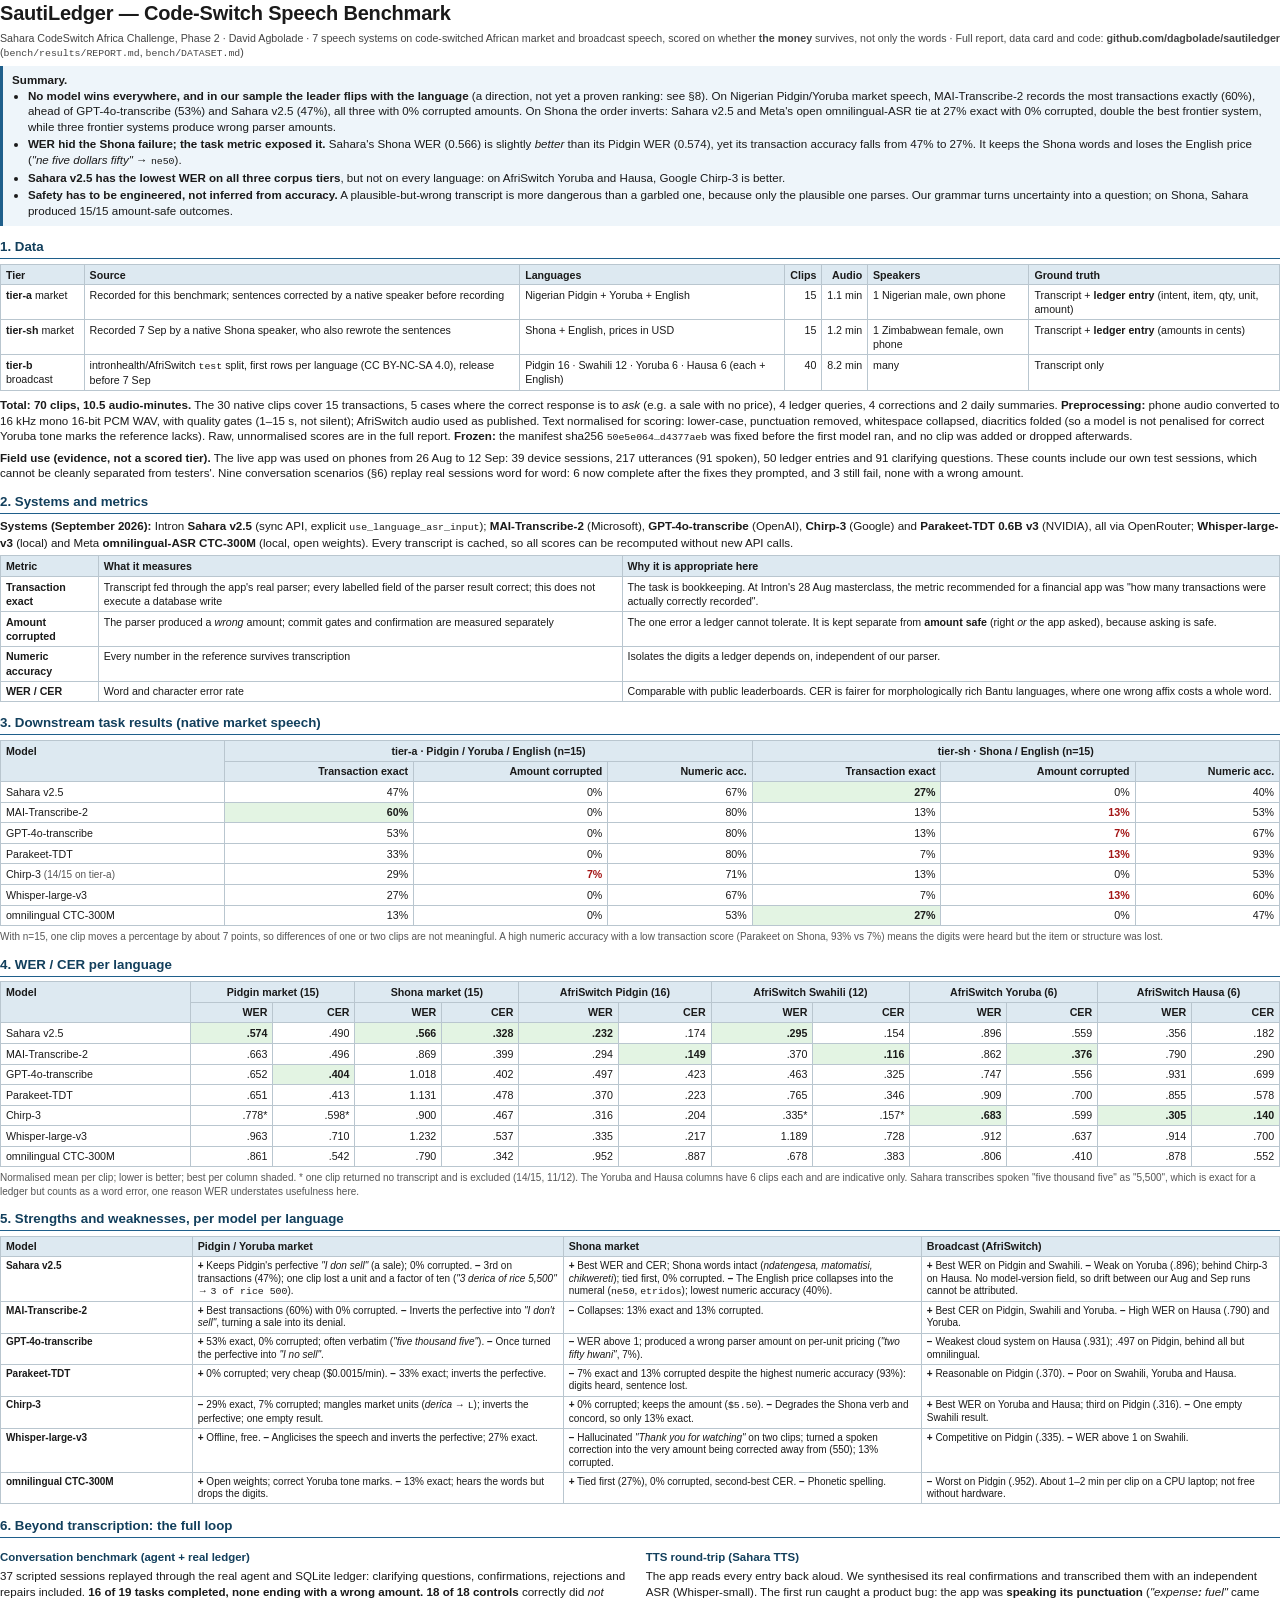
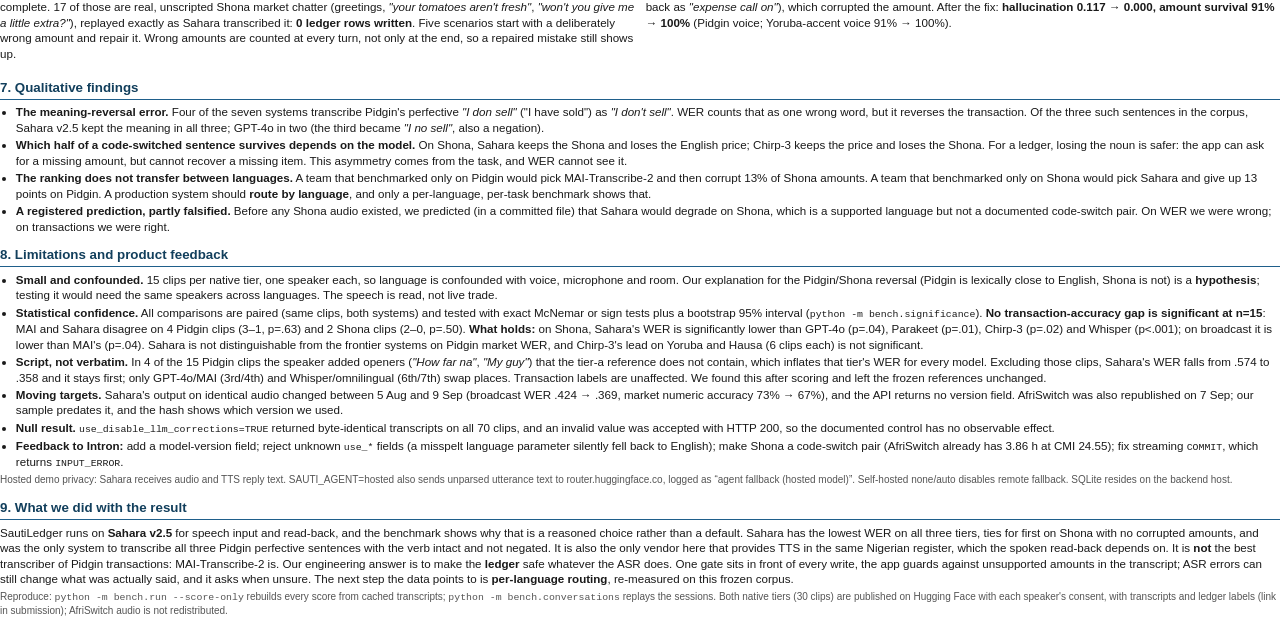
==== submission/benchmark-report.html @ d8389655 "Preserve expense corrections and align submission evidence and privacy" ====
<!doctype html>
<html lang="en">
<head>
<meta charset="utf-8">
<title>SautiLedger Benchmark Report</title>
<style>
  @page { size: A4; margin: 11mm 12mm 11mm 12mm; }
  * { box-sizing: border-box; }
  body { font-family: "Segoe UI", Arial, Helvetica, sans-serif; font-size: 8.7pt; line-height: 1.34;
         color: #1a1a1a; margin: 0; }
  h1 { font-size: 15pt; margin: 0 0 1mm; letter-spacing: -0.2px; }
  h2 { font-size: 10pt; margin: 3.2mm 0 1.2mm; padding-bottom: 0.6mm; border-bottom: 1.2px solid #1f5f8b; color: #123f5c; }
  h3 { font-size: 8.6pt; margin: 2mm 0 0.8mm; color: #123f5c; }
  p { margin: 0 0 1.4mm; }
  ul { margin: 0 0 1.4mm; padding-left: 4.2mm; }
  li { margin-bottom: 0.5mm; }
  .sub { color: #444; font-size: 8pt; margin-bottom: 1.6mm; }
  .key { background: #eef5fa; border-left: 3px solid #1f5f8b; padding: 1.6mm 2.4mm; margin: 1.6mm 0 1.6mm; }
  .key ul { margin: 0; }
  table { border-collapse: collapse; width: 100%; margin: 0.6mm 0 1.6mm; font-size: 8pt; }
  th, td { border: 0.6px solid #b9c6cf; padding: 0.7mm 1.3mm; text-align: left; vertical-align: top; }
  th { background: #dde9f1; font-weight: 600; }
  td.n, th.n { text-align: right; white-space: nowrap; }
  .best { font-weight: 700; background: #e3f4e3; }
  .bad { color: #a31515; font-weight: 600; }
  .note { font-size: 7.5pt; color: #555; margin-top: -0.6mm; }
  .pb { page-break-before: always; }
  code { font-family: Consolas, "Courier New", monospace; font-size: 7.4pt; }
  .qual td { font-size: 7.5pt; line-height: 1.26; }
  .qual td:first-child { font-weight: 600; white-space: nowrap; }
  .two { display: flex; gap: 3mm; }
  .two > div { flex: 1; }
</style>
</head>
<body>

<h1>SautiLedger — Code-Switch Speech Benchmark</h1>
<div class="sub">Sahara CodeSwitch Africa Challenge, Phase 2 · David Agbolade · 7 speech systems on code-switched African market and broadcast speech, scored on whether <b>the money</b> survives, not only the words ·
Full report, data card and code: <b>github.com/dagbolade/sautiledger</b> (<code>bench/results/REPORT.md</code>, <code>bench/DATASET.md</code>)</div>

<div class="key"><b>Summary.</b>
<ul>
<li><b>No model wins everywhere, and in our sample the leader flips with the language</b> (a direction, not yet a proven ranking: see §8). On Nigerian Pidgin/Yoruba market speech, MAI-Transcribe-2 records the most transactions exactly (60%), ahead of GPT-4o-transcribe (53%) and Sahara v2.5 (47%), all three with 0% corrupted amounts. On Shona the order inverts: Sahara v2.5 and Meta's open omnilingual-ASR tie at 27% exact with 0% corrupted, double the best frontier system, while three frontier systems produce wrong parser amounts.</li>
<li><b>WER hid the Shona failure; the task metric exposed it.</b> Sahara's Shona WER (0.566) is slightly <i>better</i> than its Pidgin WER (0.574), yet its transaction accuracy falls from 47% to 27%. It keeps the Shona words and loses the English price (<i>"ne five dollars fifty"</i> → <code>ne50</code>).</li>
<li><b>Sahara v2.5 has the lowest WER on all three corpus tiers</b>, but not on every language: on AfriSwitch Yoruba and Hausa, Google Chirp-3 is better.</li>
<li><b>Safety has to be engineered, not inferred from accuracy.</b> A plausible-but-wrong transcript is more dangerous than a garbled one, because only the plausible one parses. Our grammar turns uncertainty into a question; on Shona, Sahara produced 15/15 amount-safe outcomes.</li>
</ul></div>

<h2>1. Data</h2>
<table>
<tr><th>Tier</th><th>Source</th><th>Languages</th><th class="n">Clips</th><th class="n">Audio</th><th>Speakers</th><th>Ground truth</th></tr>
<tr><td><b>tier-a</b> market</td><td>Recorded for this benchmark; sentences corrected by a native speaker before recording</td><td>Nigerian Pidgin + Yoruba + English</td><td class="n">15</td><td class="n">1.1 min</td><td>1 Nigerian male, own phone</td><td>Transcript + <b>ledger entry</b> (intent, item, qty, unit, amount)</td></tr>
<tr><td><b>tier-sh</b> market</td><td>Recorded 7 Sep by a native Shona speaker, who also rewrote the sentences</td><td>Shona + English, prices in USD</td><td class="n">15</td><td class="n">1.2 min</td><td>1 Zimbabwean female, own phone</td><td>Transcript + <b>ledger entry</b> (amounts in cents)</td></tr>
<tr><td><b>tier-b</b> broadcast</td><td>intronhealth/AfriSwitch <code>test</code> split, first rows per language (CC BY-NC-SA 4.0), release before 7 Sep</td><td>Pidgin 16 · Swahili 12 · Yoruba 6 · Hausa 6 (each + English)</td><td class="n">40</td><td class="n">8.2 min</td><td>many</td><td>Transcript only</td></tr>
</table>
<p><b>Total: 70 clips, 10.5 audio-minutes.</b> The 30 native clips cover 15 transactions, 5 cases where the correct response is to <i>ask</i> (e.g. a sale with no price), 4 ledger queries, 4 corrections and 2 daily summaries.
<b>Preprocessing:</b> phone audio converted to 16 kHz mono 16-bit PCM WAV, with quality gates (1–15 s, not silent); AfriSwitch audio used as published. Text normalised for scoring: lower-case, punctuation removed, whitespace collapsed, diacritics folded (so a model is not penalised for correct Yoruba tone marks the reference lacks). Raw, unnormalised scores are in the full report.
<b>Frozen:</b> the manifest sha256 <code>50e5e064…d4377aeb</code> was fixed before the first model ran, and no clip was added or dropped afterwards.</p>

<p><b>Field use (evidence, not a scored tier).</b> The live app was used on phones from 26 Aug to 12 Sep: 39 device sessions, 217 utterances (91 spoken), 50 ledger entries and 91 clarifying questions. These counts include our own test sessions, which cannot be cleanly separated from testers'. Nine conversation scenarios (§6) replay real sessions word for word: 6 now complete after the fixes they prompted, and 3 still fail, none with a wrong amount.</p>

<h2>2. Systems and metrics</h2>
<p><b>Systems (September 2026):</b> Intron <b>Sahara v2.5</b> (sync API, explicit <code>use_language_asr_input</code>); <b>MAI-Transcribe-2</b> (Microsoft), <b>GPT-4o-transcribe</b> (OpenAI), <b>Chirp-3</b> (Google) and <b>Parakeet-TDT 0.6B v3</b> (NVIDIA), all via OpenRouter; <b>Whisper-large-v3</b> (local) and Meta <b>omnilingual-ASR CTC-300M</b> (local, open weights). Every transcript is cached, so all scores can be recomputed without new API calls.</p>
<table>
<tr><th>Metric</th><th>What it measures</th><th>Why it is appropriate here</th></tr>
<tr><td><b>Transaction exact</b></td><td>Transcript fed through the app's real parser; every labelled field of the parser result correct; this does not execute a database write</td><td>The task is bookkeeping. At Intron's 28 Aug masterclass, the metric recommended for a financial app was "how many transactions were actually correctly recorded".</td></tr>
<tr><td><b>Amount corrupted</b></td><td>The parser produced a <i>wrong</i> amount; commit gates and confirmation are measured separately</td><td>The one error a ledger cannot tolerate. It is kept separate from <b>amount safe</b> (right <i>or</i> the app asked), because asking is safe.</td></tr>
<tr><td><b>Numeric accuracy</b></td><td>Every number in the reference survives transcription</td><td>Isolates the digits a ledger depends on, independent of our parser.</td></tr>
<tr><td><b>WER / CER</b></td><td>Word and character error rate</td><td>Comparable with public leaderboards. CER is fairer for morphologically rich Bantu languages, where one wrong affix costs a whole word.</td></tr>
</table>

<h2 class="pb">3. Downstream task results (native market speech)</h2>
<table>
<tr><th rowspan="2">Model</th><th colspan="3" style="text-align:center">tier-a · Pidgin / Yoruba / English (n=15)</th><th colspan="3" style="text-align:center">tier-sh · Shona / English (n=15)</th></tr>
<tr><th class="n">Transaction exact</th><th class="n">Amount corrupted</th><th class="n">Numeric acc.</th><th class="n">Transaction exact</th><th class="n">Amount corrupted</th><th class="n">Numeric acc.</th></tr>
<tr><td>Sahara v2.5</td><td class="n">47%</td><td class="n">0%</td><td class="n">67%</td><td class="n best">27%</td><td class="n">0%</td><td class="n">40%</td></tr>
<tr><td>MAI-Transcribe-2</td><td class="n best">60%</td><td class="n">0%</td><td class="n">80%</td><td class="n">13%</td><td class="n bad">13%</td><td class="n">53%</td></tr>
<tr><td>GPT-4o-transcribe</td><td class="n">53%</td><td class="n">0%</td><td class="n">80%</td><td class="n">13%</td><td class="n bad">7%</td><td class="n">67%</td></tr>
<tr><td>Parakeet-TDT</td><td class="n">33%</td><td class="n">0%</td><td class="n">80%</td><td class="n">7%</td><td class="n bad">13%</td><td class="n">93%</td></tr>
<tr><td>Chirp-3 <span class="note">(14/15 on tier-a)</span></td><td class="n">29%</td><td class="n bad">7%</td><td class="n">71%</td><td class="n">13%</td><td class="n">0%</td><td class="n">53%</td></tr>
<tr><td>Whisper-large-v3</td><td class="n">27%</td><td class="n">0%</td><td class="n">67%</td><td class="n">7%</td><td class="n bad">13%</td><td class="n">60%</td></tr>
<tr><td>omnilingual CTC-300M</td><td class="n">13%</td><td class="n">0%</td><td class="n">53%</td><td class="n best">27%</td><td class="n">0%</td><td class="n">47%</td></tr>
</table>
<p class="note">With n=15, one clip moves a percentage by about 7 points, so differences of one or two clips are not meaningful. A high numeric accuracy with a low transaction score (Parakeet on Shona, 93% vs 7%) means the digits were heard but the item or structure was lost.</p>

<h2>4. WER / CER per language</h2>
<table>
<tr><th rowspan="2">Model</th><th colspan="2" style="text-align:center">Pidgin market (15)</th><th colspan="2" style="text-align:center">Shona market (15)</th><th colspan="2" style="text-align:center">AfriSwitch Pidgin (16)</th><th colspan="2" style="text-align:center">AfriSwitch Swahili (12)</th><th colspan="2" style="text-align:center">AfriSwitch Yoruba (6)</th><th colspan="2" style="text-align:center">AfriSwitch Hausa (6)</th></tr>
<tr><th class="n">WER</th><th class="n">CER</th><th class="n">WER</th><th class="n">CER</th><th class="n">WER</th><th class="n">CER</th><th class="n">WER</th><th class="n">CER</th><th class="n">WER</th><th class="n">CER</th><th class="n">WER</th><th class="n">CER</th></tr>
<tr><td>Sahara v2.5</td><td class="n best">.574</td><td class="n">.490</td><td class="n best">.566</td><td class="n best">.328</td><td class="n best">.232</td><td class="n">.174</td><td class="n best">.295</td><td class="n">.154</td><td class="n">.896</td><td class="n">.559</td><td class="n">.356</td><td class="n">.182</td></tr>
<tr><td>MAI-Transcribe-2</td><td class="n">.663</td><td class="n">.496</td><td class="n">.869</td><td class="n">.399</td><td class="n">.294</td><td class="n best">.149</td><td class="n">.370</td><td class="n best">.116</td><td class="n">.862</td><td class="n best">.376</td><td class="n">.790</td><td class="n">.290</td></tr>
<tr><td>GPT-4o-transcribe</td><td class="n">.652</td><td class="n best">.404</td><td class="n">1.018</td><td class="n">.402</td><td class="n">.497</td><td class="n">.423</td><td class="n">.463</td><td class="n">.325</td><td class="n">.747</td><td class="n">.556</td><td class="n">.931</td><td class="n">.699</td></tr>
<tr><td>Parakeet-TDT</td><td class="n">.651</td><td class="n">.413</td><td class="n">1.131</td><td class="n">.478</td><td class="n">.370</td><td class="n">.223</td><td class="n">.765</td><td class="n">.346</td><td class="n">.909</td><td class="n">.700</td><td class="n">.855</td><td class="n">.578</td></tr>
<tr><td>Chirp-3</td><td class="n">.778*</td><td class="n">.598*</td><td class="n">.900</td><td class="n">.467</td><td class="n">.316</td><td class="n">.204</td><td class="n">.335*</td><td class="n">.157*</td><td class="n best">.683</td><td class="n">.599</td><td class="n best">.305</td><td class="n best">.140</td></tr>
<tr><td>Whisper-large-v3</td><td class="n">.963</td><td class="n">.710</td><td class="n">1.232</td><td class="n">.537</td><td class="n">.335</td><td class="n">.217</td><td class="n">1.189</td><td class="n">.728</td><td class="n">.912</td><td class="n">.637</td><td class="n">.914</td><td class="n">.700</td></tr>
<tr><td>omnilingual CTC-300M</td><td class="n">.861</td><td class="n">.542</td><td class="n">.790</td><td class="n">.342</td><td class="n">.952</td><td class="n">.887</td><td class="n">.678</td><td class="n">.383</td><td class="n">.806</td><td class="n">.410</td><td class="n">.878</td><td class="n">.552</td></tr>
</table>
<p class="note">Normalised mean per clip; lower is better; best per column shaded. * one clip returned no transcript and is excluded (14/15, 11/12). The Yoruba and Hausa columns have 6 clips each and are indicative only. Sahara transcribes spoken "five thousand five" as "5,500", which is exact for a ledger but counts as a word error, one reason WER understates usefulness here.</p>

<h2>5. Strengths and weaknesses, per model per language</h2>
<table class="qual">
<tr><th style="width:15%">Model</th><th style="width:29%">Pidgin / Yoruba market</th><th style="width:28%">Shona market</th><th style="width:28%">Broadcast (AfriSwitch)</th></tr>
<tr><td>Sahara v2.5</td><td><b>+</b> Keeps Pidgin's perfective <i>"I don sell"</i> (a sale); 0% corrupted. <b>−</b> 3rd on transactions (47%); one clip lost a unit and a factor of ten (<i>"3 derica of rice 5,500"</i> → <code>3 of rice 500</code>).</td><td><b>+</b> Best WER and CER; Shona words intact (<i>ndatengesa, matomatisi, chikwereti</i>); tied first, 0% corrupted. <b>−</b> The English price collapses into the numeral (<code>ne50</code>, <code>etridos</code>); lowest numeric accuracy (40%).</td><td><b>+</b> Best WER on Pidgin and Swahili. <b>−</b> Weak on Yoruba (.896); behind Chirp-3 on Hausa. No model-version field, so drift between our Aug and Sep runs cannot be attributed.</td></tr>
<tr><td>MAI-Transcribe-2</td><td><b>+</b> Best transactions (60%) with 0% corrupted. <b>−</b> Inverts the perfective into <i>"I don't sell"</i>, turning a sale into its denial.</td><td><b>−</b> Collapses: 13% exact and 13% corrupted.</td><td><b>+</b> Best CER on Pidgin, Swahili and Yoruba. <b>−</b> High WER on Hausa (.790) and Yoruba.</td></tr>
<tr><td>GPT-4o-transcribe</td><td><b>+</b> 53% exact, 0% corrupted; often verbatim (<i>"five thousand five"</i>). <b>−</b> Once turned the perfective into <i>"I no sell"</i>.</td><td><b>−</b> WER above 1; produced a wrong parser amount on per-unit pricing (<i>"two fifty hwani"</i>, 7%).</td><td><b>−</b> Weakest cloud system on Hausa (.931); .497 on Pidgin, behind all but omnilingual.</td></tr>
<tr><td>Parakeet-TDT</td><td><b>+</b> 0% corrupted; very cheap ($0.0015/min). <b>−</b> 33% exact; inverts the perfective.</td><td><b>−</b> 7% exact and 13% corrupted despite the highest numeric accuracy (93%): digits heard, sentence lost.</td><td><b>+</b> Reasonable on Pidgin (.370). <b>−</b> Poor on Swahili, Yoruba and Hausa.</td></tr>
<tr><td>Chirp-3</td><td><b>−</b> 29% exact, 7% corrupted; mangles market units (<i>derica</i> → <code>L</code>); inverts the perfective; one empty result.</td><td><b>+</b> 0% corrupted; keeps the amount (<code>$5.50</code>). <b>−</b> Degrades the Shona verb and concord, so only 13% exact.</td><td><b>+</b> Best WER on Yoruba and Hausa; third on Pidgin (.316). <b>−</b> One empty Swahili result.</td></tr>
<tr><td>Whisper-large-v3</td><td><b>+</b> Offline, free. <b>−</b> Anglicises the speech and inverts the perfective; 27% exact.</td><td><b>−</b> Hallucinated <i>"Thank you for watching"</i> on two clips; turned a spoken correction into the very amount being corrected away from (550); 13% corrupted.</td><td><b>+</b> Competitive on Pidgin (.335). <b>−</b> WER above 1 on Swahili.</td></tr>
<tr><td>omnilingual CTC-300M</td><td><b>+</b> Open weights; correct Yoruba tone marks. <b>−</b> 13% exact; hears the words but drops the digits.</td><td><b>+</b> Tied first (27%), 0% corrupted, second-best CER. <b>−</b> Phonetic spelling.</td><td><b>−</b> Worst on Pidgin (.952). About 1–2 min per clip on a CPU laptop; not free without hardware.</td></tr>
</table>

<h2 class="pb">6. Beyond transcription: the full loop</h2>
<div class="two"><div>
<h3>Conversation benchmark (agent + real ledger)</h3>
<p>37 scripted sessions replayed through the real agent and SQLite ledger: clarifying questions, confirmations, rejections and repairs included. <b>16 of 19 tasks completed, none ending with a wrong amount.</b> <b>18 of 18 controls</b> correctly did <i>not</i> complete. 17 of those are real, unscripted Shona market chatter (greetings, <i>"your tomatoes aren't fresh"</i>, <i>"won't you give me a little extra?"</i>), replayed exactly as Sahara transcribed it: <b>0 ledger rows written</b>. Five scenarios start with a deliberately wrong amount and repair it. Wrong amounts are counted at every turn, not only at the end, so a repaired mistake still shows up.</p>
</div><div>
<h3>TTS round-trip (Sahara TTS)</h3>
<p>The app reads every entry back aloud. We synthesised its real confirmations and transcribed them with an independent ASR (Whisper-small). The first run caught a product bug: the app was <b>speaking its punctuation</b> (<i>"expense<b>:</b> fuel"</i> came back as <i>"expense call on"</i>), which corrupted the amount. After the fix: <b>hallucination 0.117 → 0.000, amount survival 91% → 100%</b> (Pidgin voice; Yoruba-accent voice 91% → 100%).</p>
</div></div>

<h2>7. Qualitative findings</h2>
<ul>
<li><b>The meaning-reversal error.</b> Four of the seven systems transcribe Pidgin's perfective <i>"I don sell"</i> ("I have sold") as <i>"I don't sell"</i>. WER counts that as one wrong word, but it reverses the transaction. Of the three such sentences in the corpus, Sahara v2.5 kept the meaning in all three; GPT-4o in two (the third became <i>"I no sell"</i>, also a negation).</li>
<li><b>Which half of a code-switched sentence survives depends on the model.</b> On Shona, Sahara keeps the Shona and loses the English price; Chirp-3 keeps the price and loses the Shona. For a ledger, losing the noun is safer: the app can ask for a missing amount, but cannot recover a missing item. This asymmetry comes from the task, and WER cannot see it.</li>
<li><b>The ranking does not transfer between languages.</b> A team that benchmarked only on Pidgin would pick MAI-Transcribe-2 and then corrupt 13% of Shona amounts. A team that benchmarked only on Shona would pick Sahara and give up 13 points on Pidgin. A production system should <b>route by language</b>, and only a per-language, per-task benchmark shows that.</li>
<li><b>A registered prediction, partly falsified.</b> Before any Shona audio existed, we predicted (in a committed file) that Sahara would degrade on Shona, which is a supported language but not a documented code-switch pair. On WER we were wrong; on transactions we were right.</li>
</ul>

<h2>8. Limitations and product feedback</h2>
<ul>
<li><b>Small and confounded.</b> 15 clips per native tier, one speaker each, so language is confounded with voice, microphone and room. Our explanation for the Pidgin/Shona reversal (Pidgin is lexically close to English, Shona is not) is a <b>hypothesis</b>; testing it would need the same speakers across languages. The speech is read, not live trade.</li>
<li><b>Statistical confidence.</b> All comparisons are paired (same clips, both systems) and tested with exact McNemar or sign tests plus a bootstrap 95% interval (<code>python -m bench.significance</code>). <b>No transaction-accuracy gap is significant at n=15</b>: MAI and Sahara disagree on 4 Pidgin clips (3–1, p=.63) and 2 Shona clips (2–0, p=.50). <b>What holds:</b> on Shona, Sahara's WER is significantly lower than GPT-4o (p=.04), Parakeet (p=.01), Chirp-3 (p=.02) and Whisper (p&lt;.001); on broadcast it is lower than MAI's (p=.04). Sahara is not distinguishable from the frontier systems on Pidgin market WER, and Chirp-3's lead on Yoruba and Hausa (6 clips each) is not significant.</li>
<li><b>Script, not verbatim.</b> In 4 of the 15 Pidgin clips the speaker added openers (<i>"How far na"</i>, <i>"My guy"</i>) that the tier-a reference does not contain, which inflates that tier's WER for every model. Excluding those clips, Sahara's WER falls from .574 to .358 and it stays first; only GPT-4o/MAI (3rd/4th) and Whisper/omnilingual (6th/7th) swap places. Transaction labels are unaffected. We found this after scoring and left the frozen references unchanged.</li>
<li><b>Moving targets.</b> Sahara's output on identical audio changed between 5 Aug and 9 Sep (broadcast WER .424 → .369, market numeric accuracy 73% → 67%), and the API returns no version field. AfriSwitch was also republished on 7 Sep; our sample predates it, and the hash shows which version we used.</li>
<li><b>Null result.</b> <code>use_disable_llm_corrections=TRUE</code> returned byte-identical transcripts on all 70 clips, and an invalid value was accepted with HTTP 200, so the documented control has no observable effect.</li>
<li><b>Feedback to Intron:</b> add a model-version field; reject unknown <code>use_*</code> fields (a misspelt language parameter silently fell back to English); make Shona a code-switch pair (AfriSwitch already has 3.86 h at CMI 24.55); fix streaming <code>COMMIT</code>, which returns <code>INPUT_ERROR</code>.</li>
</ul>
<p class="note">Hosted demo privacy: Sahara receives audio and TTS reply text. SAUTI_AGENT=hosted also sends unparsed utterance text to router.huggingface.co, logged as “agent fallback (hosted model)”. Self-hosted none/auto disables remote fallback. SQLite resides on the backend host.</p>
<h2>9. What we did with the result</h2>
<p>SautiLedger runs on <b>Sahara v2.5</b> for speech input and read-back, and the benchmark shows why that is a reasoned choice rather than a default. Sahara has the lowest WER on all three tiers, ties for first on Shona with no corrupted amounts, and was the only system to transcribe all three Pidgin perfective sentences with the verb intact and not negated. It is also the only vendor here that provides TTS in the same Nigerian register, which the spoken read-back depends on. It is <b>not</b> the best transcriber of Pidgin transactions: MAI-Transcribe-2 is. Our engineering answer is to make the <b>ledger</b> safe whatever the ASR does. One gate sits in front of every write, the app guards against unsupported amounts in the transcript; ASR errors can still change what was actually said, and it asks when unsure. The next step the data points to is <b>per-language routing</b>, re-measured on this frozen corpus.</p>
<p class="note">Reproduce: <code>python -m bench.run --score-only</code> rebuilds every score from cached transcripts; <code>python -m bench.conversations</code> replays the sessions. Both native tiers (30 clips) are published on Hugging Face with each speaker's consent, with transcripts and ledger labels (link in submission); AfriSwitch audio is not redistributed.</p>

</body>
</html>
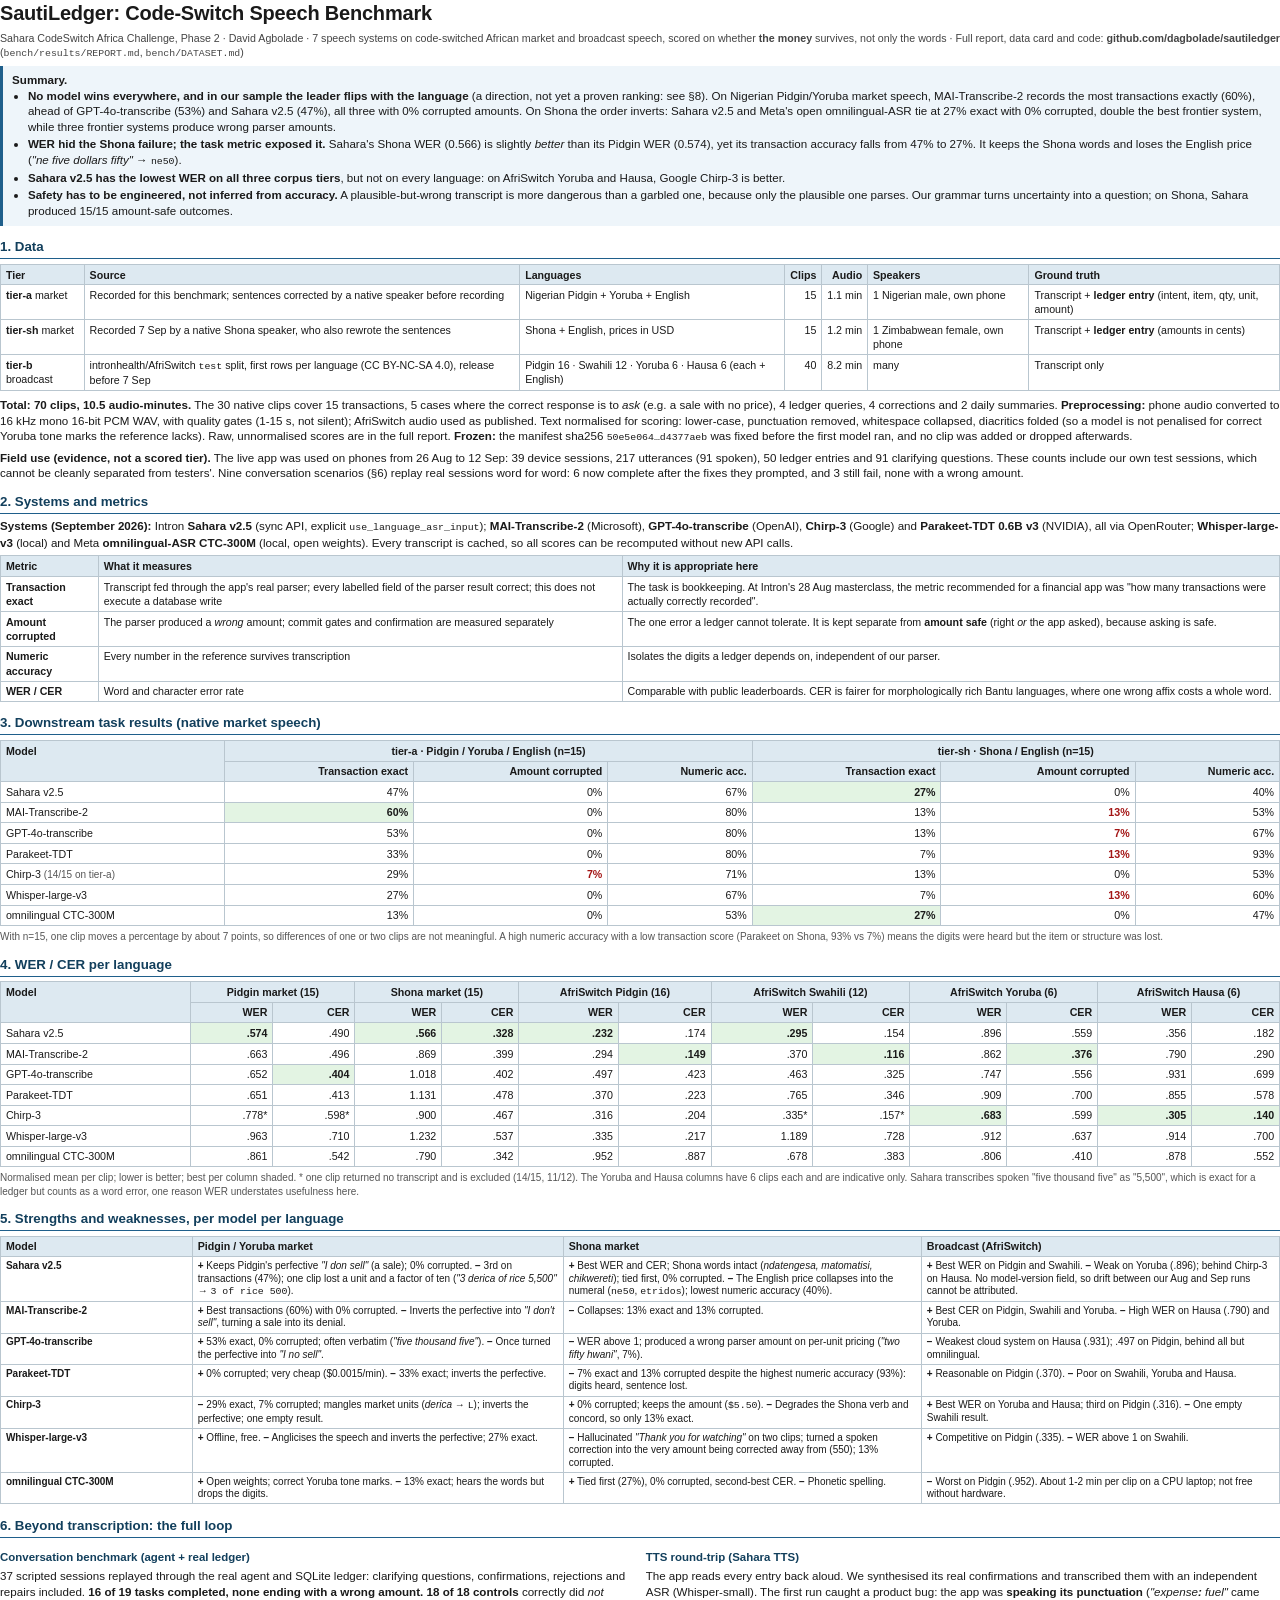
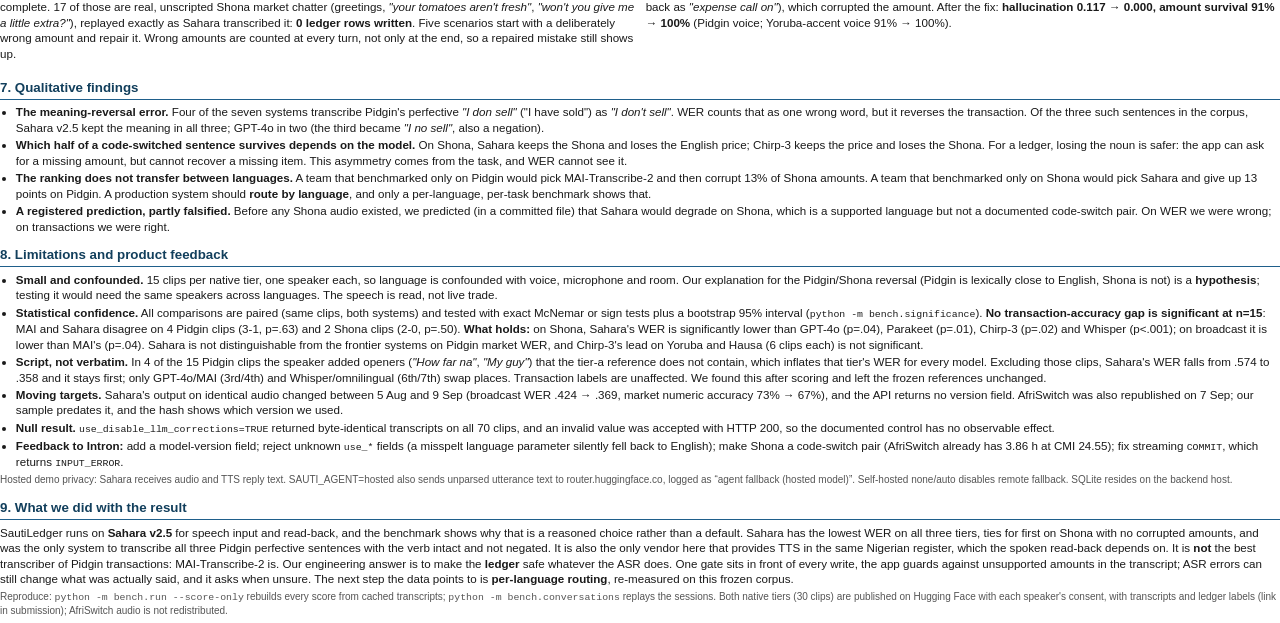
==== commit badd2723: "Tidy the repository before submission Remove files that should not be public or no longer match the " ====
--- a/submission/benchmark-report.html
+++ b/submission/benchmark-report.html
@@ -34,7 +34,7 @@
 </head>
 <body>
 
-<h1>SautiLedger — Code-Switch Speech Benchmark</h1>
+<h1>SautiLedger: Code-Switch Speech Benchmark</h1>
 <div class="sub">Sahara CodeSwitch Africa Challenge, Phase 2 · David Agbolade · 7 speech systems on code-switched African market and broadcast speech, scored on whether <b>the money</b> survives, not only the words ·
 Full report, data card and code: <b>github.com/dagbolade/sautiledger</b> (<code>bench/results/REPORT.md</code>, <code>bench/DATASET.md</code>)</div>
 
@@ -54,7 +54,7 @@
 <tr><td><b>tier-b</b> broadcast</td><td>intronhealth/AfriSwitch <code>test</code> split, first rows per language (CC BY-NC-SA 4.0), release before 7 Sep</td><td>Pidgin 16 · Swahili 12 · Yoruba 6 · Hausa 6 (each + English)</td><td class="n">40</td><td class="n">8.2 min</td><td>many</td><td>Transcript only</td></tr>
 </table>
 <p><b>Total: 70 clips, 10.5 audio-minutes.</b> The 30 native clips cover 15 transactions, 5 cases where the correct response is to <i>ask</i> (e.g. a sale with no price), 4 ledger queries, 4 corrections and 2 daily summaries.
-<b>Preprocessing:</b> phone audio converted to 16 kHz mono 16-bit PCM WAV, with quality gates (1–15 s, not silent); AfriSwitch audio used as published. Text normalised for scoring: lower-case, punctuation removed, whitespace collapsed, diacritics folded (so a model is not penalised for correct Yoruba tone marks the reference lacks). Raw, unnormalised scores are in the full report.
+<b>Preprocessing:</b> phone audio converted to 16 kHz mono 16-bit PCM WAV, with quality gates (1-15 s, not silent); AfriSwitch audio used as published. Text normalised for scoring: lower-case, punctuation removed, whitespace collapsed, diacritics folded (so a model is not penalised for correct Yoruba tone marks the reference lacks). Raw, unnormalised scores are in the full report.
 <b>Frozen:</b> the manifest sha256 <code>50e5e064…d4377aeb</code> was fixed before the first model ran, and no clip was added or dropped afterwards.</p>
 
 <p><b>Field use (evidence, not a scored tier).</b> The live app was used on phones from 26 Aug to 12 Sep: 39 device sessions, 217 utterances (91 spoken), 50 ledger entries and 91 clarifying questions. These counts include our own test sessions, which cannot be cleanly separated from testers'. Nine conversation scenarios (§6) replay real sessions word for word: 6 now complete after the fixes they prompted, and 3 still fail, none with a wrong amount.</p>
@@ -106,7 +106,7 @@
 <tr><td>Parakeet-TDT</td><td><b>+</b> 0% corrupted; very cheap ($0.0015/min). <b>−</b> 33% exact; inverts the perfective.</td><td><b>−</b> 7% exact and 13% corrupted despite the highest numeric accuracy (93%): digits heard, sentence lost.</td><td><b>+</b> Reasonable on Pidgin (.370). <b>−</b> Poor on Swahili, Yoruba and Hausa.</td></tr>
 <tr><td>Chirp-3</td><td><b>−</b> 29% exact, 7% corrupted; mangles market units (<i>derica</i> → <code>L</code>); inverts the perfective; one empty result.</td><td><b>+</b> 0% corrupted; keeps the amount (<code>$5.50</code>). <b>−</b> Degrades the Shona verb and concord, so only 13% exact.</td><td><b>+</b> Best WER on Yoruba and Hausa; third on Pidgin (.316). <b>−</b> One empty Swahili result.</td></tr>
 <tr><td>Whisper-large-v3</td><td><b>+</b> Offline, free. <b>−</b> Anglicises the speech and inverts the perfective; 27% exact.</td><td><b>−</b> Hallucinated <i>"Thank you for watching"</i> on two clips; turned a spoken correction into the very amount being corrected away from (550); 13% corrupted.</td><td><b>+</b> Competitive on Pidgin (.335). <b>−</b> WER above 1 on Swahili.</td></tr>
-<tr><td>omnilingual CTC-300M</td><td><b>+</b> Open weights; correct Yoruba tone marks. <b>−</b> 13% exact; hears the words but drops the digits.</td><td><b>+</b> Tied first (27%), 0% corrupted, second-best CER. <b>−</b> Phonetic spelling.</td><td><b>−</b> Worst on Pidgin (.952). About 1–2 min per clip on a CPU laptop; not free without hardware.</td></tr>
+<tr><td>omnilingual CTC-300M</td><td><b>+</b> Open weights; correct Yoruba tone marks. <b>−</b> 13% exact; hears the words but drops the digits.</td><td><b>+</b> Tied first (27%), 0% corrupted, second-best CER. <b>−</b> Phonetic spelling.</td><td><b>−</b> Worst on Pidgin (.952). About 1-2 min per clip on a CPU laptop; not free without hardware.</td></tr>
 </table>
 
 <h2 class="pb">6. Beyond transcription: the full loop</h2>
@@ -129,7 +129,7 @@
 <h2>8. Limitations and product feedback</h2>
 <ul>
 <li><b>Small and confounded.</b> 15 clips per native tier, one speaker each, so language is confounded with voice, microphone and room. Our explanation for the Pidgin/Shona reversal (Pidgin is lexically close to English, Shona is not) is a <b>hypothesis</b>; testing it would need the same speakers across languages. The speech is read, not live trade.</li>
-<li><b>Statistical confidence.</b> All comparisons are paired (same clips, both systems) and tested with exact McNemar or sign tests plus a bootstrap 95% interval (<code>python -m bench.significance</code>). <b>No transaction-accuracy gap is significant at n=15</b>: MAI and Sahara disagree on 4 Pidgin clips (3–1, p=.63) and 2 Shona clips (2–0, p=.50). <b>What holds:</b> on Shona, Sahara's WER is significantly lower than GPT-4o (p=.04), Parakeet (p=.01), Chirp-3 (p=.02) and Whisper (p&lt;.001); on broadcast it is lower than MAI's (p=.04). Sahara is not distinguishable from the frontier systems on Pidgin market WER, and Chirp-3's lead on Yoruba and Hausa (6 clips each) is not significant.</li>
+<li><b>Statistical confidence.</b> All comparisons are paired (same clips, both systems) and tested with exact McNemar or sign tests plus a bootstrap 95% interval (<code>python -m bench.significance</code>). <b>No transaction-accuracy gap is significant at n=15</b>: MAI and Sahara disagree on 4 Pidgin clips (3-1, p=.63) and 2 Shona clips (2-0, p=.50). <b>What holds:</b> on Shona, Sahara's WER is significantly lower than GPT-4o (p=.04), Parakeet (p=.01), Chirp-3 (p=.02) and Whisper (p&lt;.001); on broadcast it is lower than MAI's (p=.04). Sahara is not distinguishable from the frontier systems on Pidgin market WER, and Chirp-3's lead on Yoruba and Hausa (6 clips each) is not significant.</li>
 <li><b>Script, not verbatim.</b> In 4 of the 15 Pidgin clips the speaker added openers (<i>"How far na"</i>, <i>"My guy"</i>) that the tier-a reference does not contain, which inflates that tier's WER for every model. Excluding those clips, Sahara's WER falls from .574 to .358 and it stays first; only GPT-4o/MAI (3rd/4th) and Whisper/omnilingual (6th/7th) swap places. Transaction labels are unaffected. We found this after scoring and left the frozen references unchanged.</li>
 <li><b>Moving targets.</b> Sahara's output on identical audio changed between 5 Aug and 9 Sep (broadcast WER .424 → .369, market numeric accuracy 73% → 67%), and the API returns no version field. AfriSwitch was also republished on 7 Sep; our sample predates it, and the hash shows which version we used.</li>
 <li><b>Null result.</b> <code>use_disable_llm_corrections=TRUE</code> returned byte-identical transcripts on all 70 clips, and an invalid value was accepted with HTTP 200, so the documented control has no observable effect.</li>
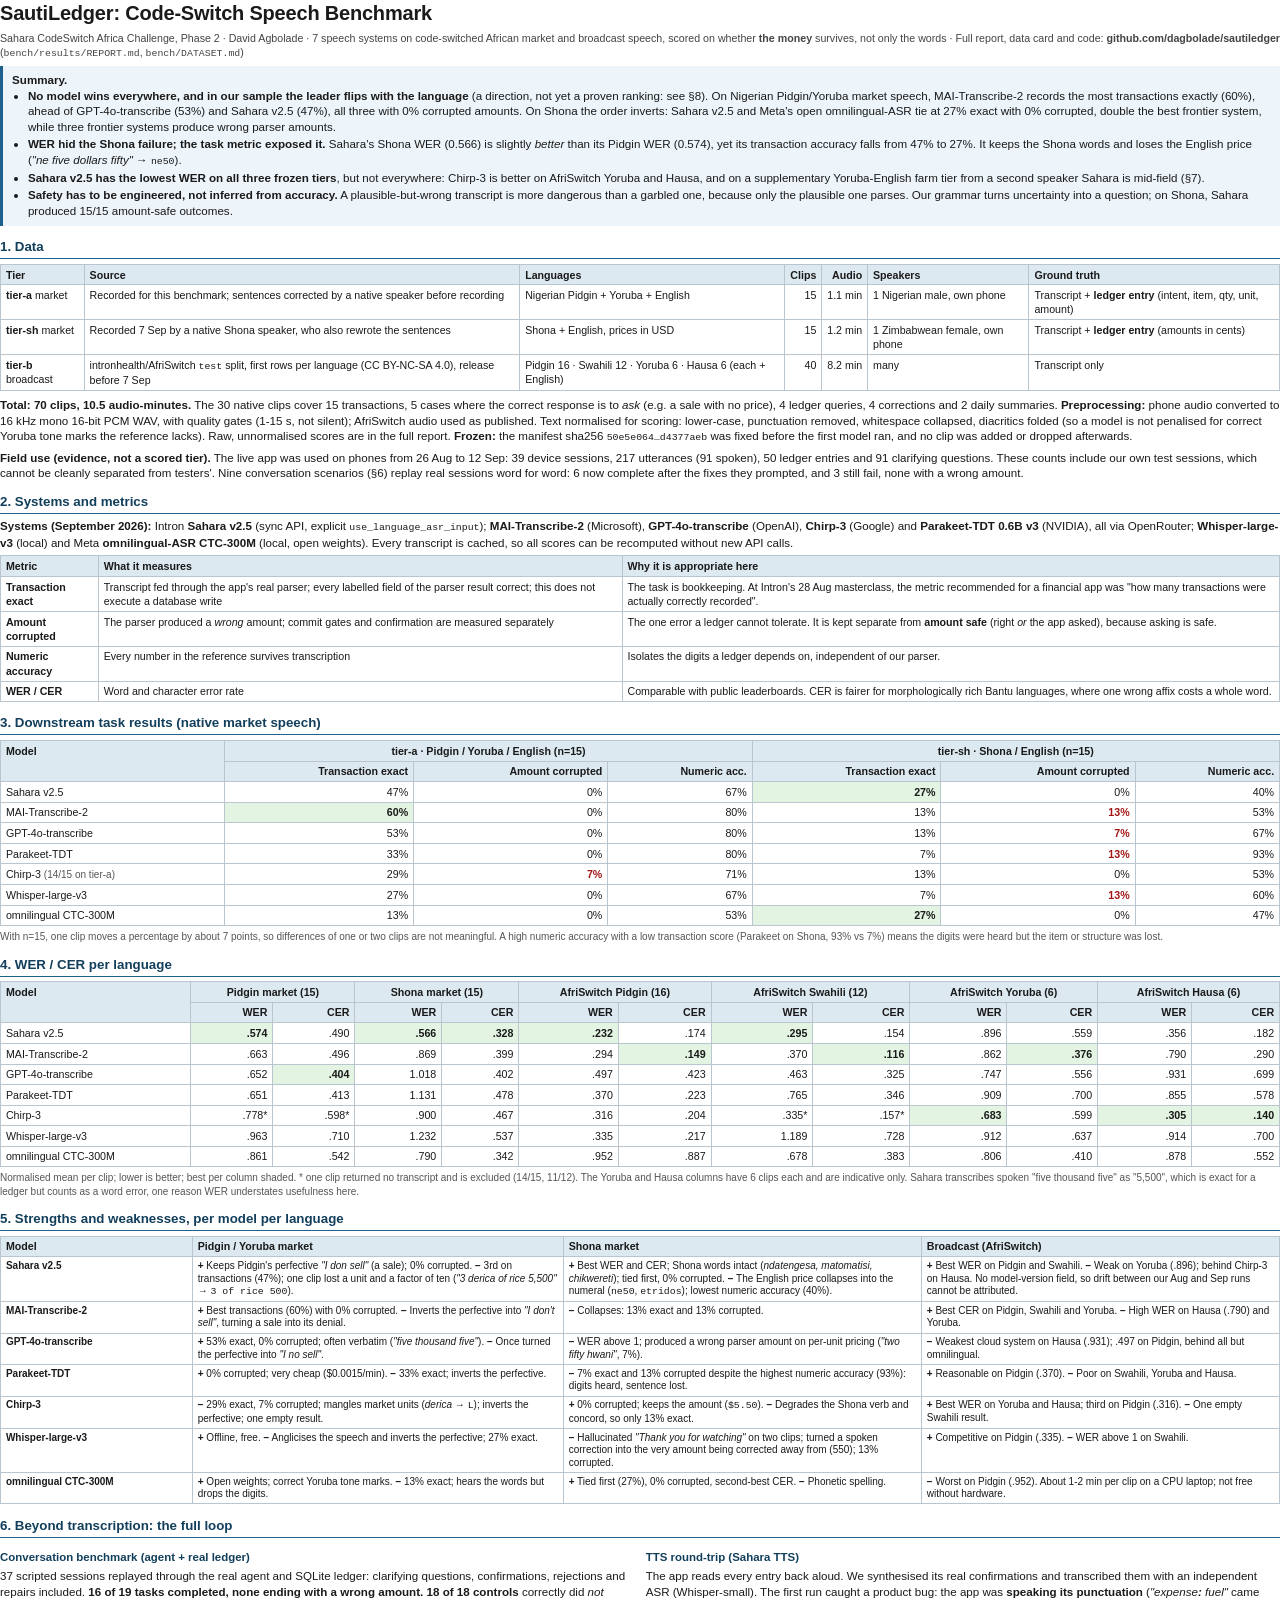
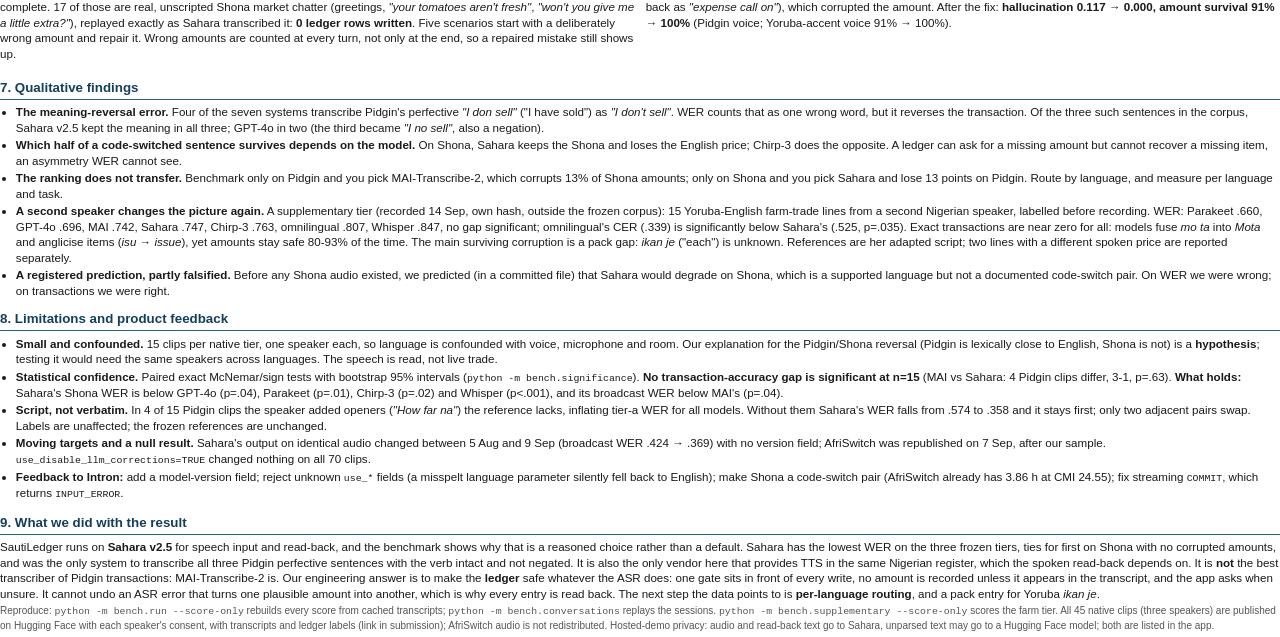
==== commit ffc87a61: "Supplementary tier: Yoruba-English farm speech from a second speaker Fifteen Yoruba-English farm-tra" ====
--- a/submission/benchmark-report.html
+++ b/submission/benchmark-report.html
@@ -42,7 +42,7 @@
 <ul>
 <li><b>No model wins everywhere, and in our sample the leader flips with the language</b> (a direction, not yet a proven ranking: see §8). On Nigerian Pidgin/Yoruba market speech, MAI-Transcribe-2 records the most transactions exactly (60%), ahead of GPT-4o-transcribe (53%) and Sahara v2.5 (47%), all three with 0% corrupted amounts. On Shona the order inverts: Sahara v2.5 and Meta's open omnilingual-ASR tie at 27% exact with 0% corrupted, double the best frontier system, while three frontier systems produce wrong parser amounts.</li>
 <li><b>WER hid the Shona failure; the task metric exposed it.</b> Sahara's Shona WER (0.566) is slightly <i>better</i> than its Pidgin WER (0.574), yet its transaction accuracy falls from 47% to 27%. It keeps the Shona words and loses the English price (<i>"ne five dollars fifty"</i> → <code>ne50</code>).</li>
-<li><b>Sahara v2.5 has the lowest WER on all three corpus tiers</b>, but not on every language: on AfriSwitch Yoruba and Hausa, Google Chirp-3 is better.</li>
+<li><b>Sahara v2.5 has the lowest WER on all three frozen tiers</b>, but not everywhere: Chirp-3 is better on AfriSwitch Yoruba and Hausa, and on a supplementary Yoruba-English farm tier from a second speaker Sahara is mid-field (§7).</li>
 <li><b>Safety has to be engineered, not inferred from accuracy.</b> A plausible-but-wrong transcript is more dangerous than a garbled one, because only the plausible one parses. Our grammar turns uncertainty into a question; on Shona, Sahara produced 15/15 amount-safe outcomes.</li>
 </ul></div>
 
@@ -121,24 +121,23 @@
 <h2>7. Qualitative findings</h2>
 <ul>
 <li><b>The meaning-reversal error.</b> Four of the seven systems transcribe Pidgin's perfective <i>"I don sell"</i> ("I have sold") as <i>"I don't sell"</i>. WER counts that as one wrong word, but it reverses the transaction. Of the three such sentences in the corpus, Sahara v2.5 kept the meaning in all three; GPT-4o in two (the third became <i>"I no sell"</i>, also a negation).</li>
-<li><b>Which half of a code-switched sentence survives depends on the model.</b> On Shona, Sahara keeps the Shona and loses the English price; Chirp-3 keeps the price and loses the Shona. For a ledger, losing the noun is safer: the app can ask for a missing amount, but cannot recover a missing item. This asymmetry comes from the task, and WER cannot see it.</li>
-<li><b>The ranking does not transfer between languages.</b> A team that benchmarked only on Pidgin would pick MAI-Transcribe-2 and then corrupt 13% of Shona amounts. A team that benchmarked only on Shona would pick Sahara and give up 13 points on Pidgin. A production system should <b>route by language</b>, and only a per-language, per-task benchmark shows that.</li>
+<li><b>Which half of a code-switched sentence survives depends on the model.</b> On Shona, Sahara keeps the Shona and loses the English price; Chirp-3 does the opposite. A ledger can ask for a missing amount but cannot recover a missing item, an asymmetry WER cannot see.</li>
+<li><b>The ranking does not transfer.</b> Benchmark only on Pidgin and you pick MAI-Transcribe-2, which corrupts 13% of Shona amounts; only on Shona and you pick Sahara and lose 13 points on Pidgin. Route by language, and measure per language and task.</li>
+<li><b>A second speaker changes the picture again.</b> A supplementary tier (recorded 14 Sep, own hash, outside the frozen corpus): 15 Yoruba-English farm-trade lines from a second Nigerian speaker, labelled before recording. WER: Parakeet .660, GPT-4o .696, MAI .742, Sahara .747, Chirp-3 .763, omnilingual .807, Whisper .847, no gap significant; omnilingual's CER (.339) is significantly below Sahara's (.525, p=.035). Exact transactions are near zero for all: models fuse <i>mo ta</i> into <i>Mota</i> and anglicise items (<i>isu</i> → <i>issue</i>), yet amounts stay safe 80-93% of the time. The main surviving corruption is a pack gap: <i>ikan je</i> ("each") is unknown. References are her adapted script; two lines with a different spoken price are reported separately.</li>
 <li><b>A registered prediction, partly falsified.</b> Before any Shona audio existed, we predicted (in a committed file) that Sahara would degrade on Shona, which is a supported language but not a documented code-switch pair. On WER we were wrong; on transactions we were right.</li>
 </ul>
 
 <h2>8. Limitations and product feedback</h2>
 <ul>
 <li><b>Small and confounded.</b> 15 clips per native tier, one speaker each, so language is confounded with voice, microphone and room. Our explanation for the Pidgin/Shona reversal (Pidgin is lexically close to English, Shona is not) is a <b>hypothesis</b>; testing it would need the same speakers across languages. The speech is read, not live trade.</li>
-<li><b>Statistical confidence.</b> All comparisons are paired (same clips, both systems) and tested with exact McNemar or sign tests plus a bootstrap 95% interval (<code>python -m bench.significance</code>). <b>No transaction-accuracy gap is significant at n=15</b>: MAI and Sahara disagree on 4 Pidgin clips (3-1, p=.63) and 2 Shona clips (2-0, p=.50). <b>What holds:</b> on Shona, Sahara's WER is significantly lower than GPT-4o (p=.04), Parakeet (p=.01), Chirp-3 (p=.02) and Whisper (p&lt;.001); on broadcast it is lower than MAI's (p=.04). Sahara is not distinguishable from the frontier systems on Pidgin market WER, and Chirp-3's lead on Yoruba and Hausa (6 clips each) is not significant.</li>
-<li><b>Script, not verbatim.</b> In 4 of the 15 Pidgin clips the speaker added openers (<i>"How far na"</i>, <i>"My guy"</i>) that the tier-a reference does not contain, which inflates that tier's WER for every model. Excluding those clips, Sahara's WER falls from .574 to .358 and it stays first; only GPT-4o/MAI (3rd/4th) and Whisper/omnilingual (6th/7th) swap places. Transaction labels are unaffected. We found this after scoring and left the frozen references unchanged.</li>
-<li><b>Moving targets.</b> Sahara's output on identical audio changed between 5 Aug and 9 Sep (broadcast WER .424 → .369, market numeric accuracy 73% → 67%), and the API returns no version field. AfriSwitch was also republished on 7 Sep; our sample predates it, and the hash shows which version we used.</li>
-<li><b>Null result.</b> <code>use_disable_llm_corrections=TRUE</code> returned byte-identical transcripts on all 70 clips, and an invalid value was accepted with HTTP 200, so the documented control has no observable effect.</li>
+<li><b>Statistical confidence.</b> Paired exact McNemar/sign tests with bootstrap 95% intervals (<code>python -m bench.significance</code>). <b>No transaction-accuracy gap is significant at n=15</b> (MAI vs Sahara: 4 Pidgin clips differ, 3-1, p=.63). <b>What holds:</b> Sahara's Shona WER is below GPT-4o (p=.04), Parakeet (p=.01), Chirp-3 (p=.02) and Whisper (p&lt;.001), and its broadcast WER below MAI's (p=.04).</li>
+<li><b>Script, not verbatim.</b> In 4 of 15 Pidgin clips the speaker added openers (<i>"How far na"</i>) the reference lacks, inflating tier-a WER for all models. Without them Sahara's WER falls from .574 to .358 and it stays first; only two adjacent pairs swap. Labels are unaffected; the frozen references are unchanged.</li>
+<li><b>Moving targets and a null result.</b> Sahara's output on identical audio changed between 5 Aug and 9 Sep (broadcast WER .424 → .369) with no version field; AfriSwitch was republished on 7 Sep, after our sample. <code>use_disable_llm_corrections=TRUE</code> changed nothing on all 70 clips.</li>
 <li><b>Feedback to Intron:</b> add a model-version field; reject unknown <code>use_*</code> fields (a misspelt language parameter silently fell back to English); make Shona a code-switch pair (AfriSwitch already has 3.86 h at CMI 24.55); fix streaming <code>COMMIT</code>, which returns <code>INPUT_ERROR</code>.</li>
 </ul>
-<p class="note">Hosted demo privacy: Sahara receives audio and TTS reply text. SAUTI_AGENT=hosted also sends unparsed utterance text to router.huggingface.co, logged as “agent fallback (hosted model)”. Self-hosted none/auto disables remote fallback. SQLite resides on the backend host.</p>
 <h2>9. What we did with the result</h2>
-<p>SautiLedger runs on <b>Sahara v2.5</b> for speech input and read-back, and the benchmark shows why that is a reasoned choice rather than a default. Sahara has the lowest WER on all three tiers, ties for first on Shona with no corrupted amounts, and was the only system to transcribe all three Pidgin perfective sentences with the verb intact and not negated. It is also the only vendor here that provides TTS in the same Nigerian register, which the spoken read-back depends on. It is <b>not</b> the best transcriber of Pidgin transactions: MAI-Transcribe-2 is. Our engineering answer is to make the <b>ledger</b> safe whatever the ASR does. One gate sits in front of every write, the app guards against unsupported amounts in the transcript; ASR errors can still change what was actually said, and it asks when unsure. The next step the data points to is <b>per-language routing</b>, re-measured on this frozen corpus.</p>
-<p class="note">Reproduce: <code>python -m bench.run --score-only</code> rebuilds every score from cached transcripts; <code>python -m bench.conversations</code> replays the sessions. Both native tiers (30 clips) are published on Hugging Face with each speaker's consent, with transcripts and ledger labels (link in submission); AfriSwitch audio is not redistributed.</p>
+<p>SautiLedger runs on <b>Sahara v2.5</b> for speech input and read-back, and the benchmark shows why that is a reasoned choice rather than a default. Sahara has the lowest WER on the three frozen tiers, ties for first on Shona with no corrupted amounts, and was the only system to transcribe all three Pidgin perfective sentences with the verb intact and not negated. It is also the only vendor here that provides TTS in the same Nigerian register, which the spoken read-back depends on. It is <b>not</b> the best transcriber of Pidgin transactions: MAI-Transcribe-2 is. Our engineering answer is to make the <b>ledger</b> safe whatever the ASR does: one gate sits in front of every write, no amount is recorded unless it appears in the transcript, and the app asks when unsure. It cannot undo an ASR error that turns one plausible amount into another, which is why every entry is read back. The next step the data points to is <b>per-language routing</b>, and a pack entry for Yoruba <i>ikan je</i>.</p>
+<p class="note">Reproduce: <code>python -m bench.run --score-only</code> rebuilds every score from cached transcripts; <code>python -m bench.conversations</code> replays the sessions. <code>python -m bench.supplementary --score-only</code> scores the farm tier. All 45 native clips (three speakers) are published on Hugging Face with each speaker's consent, with transcripts and ledger labels (link in submission); AfriSwitch audio is not redistributed. Hosted-demo privacy: audio and read-back text go to Sahara, unparsed text may go to a Hugging Face model; both are listed in the app.</p>
 
 </body>
 </html>
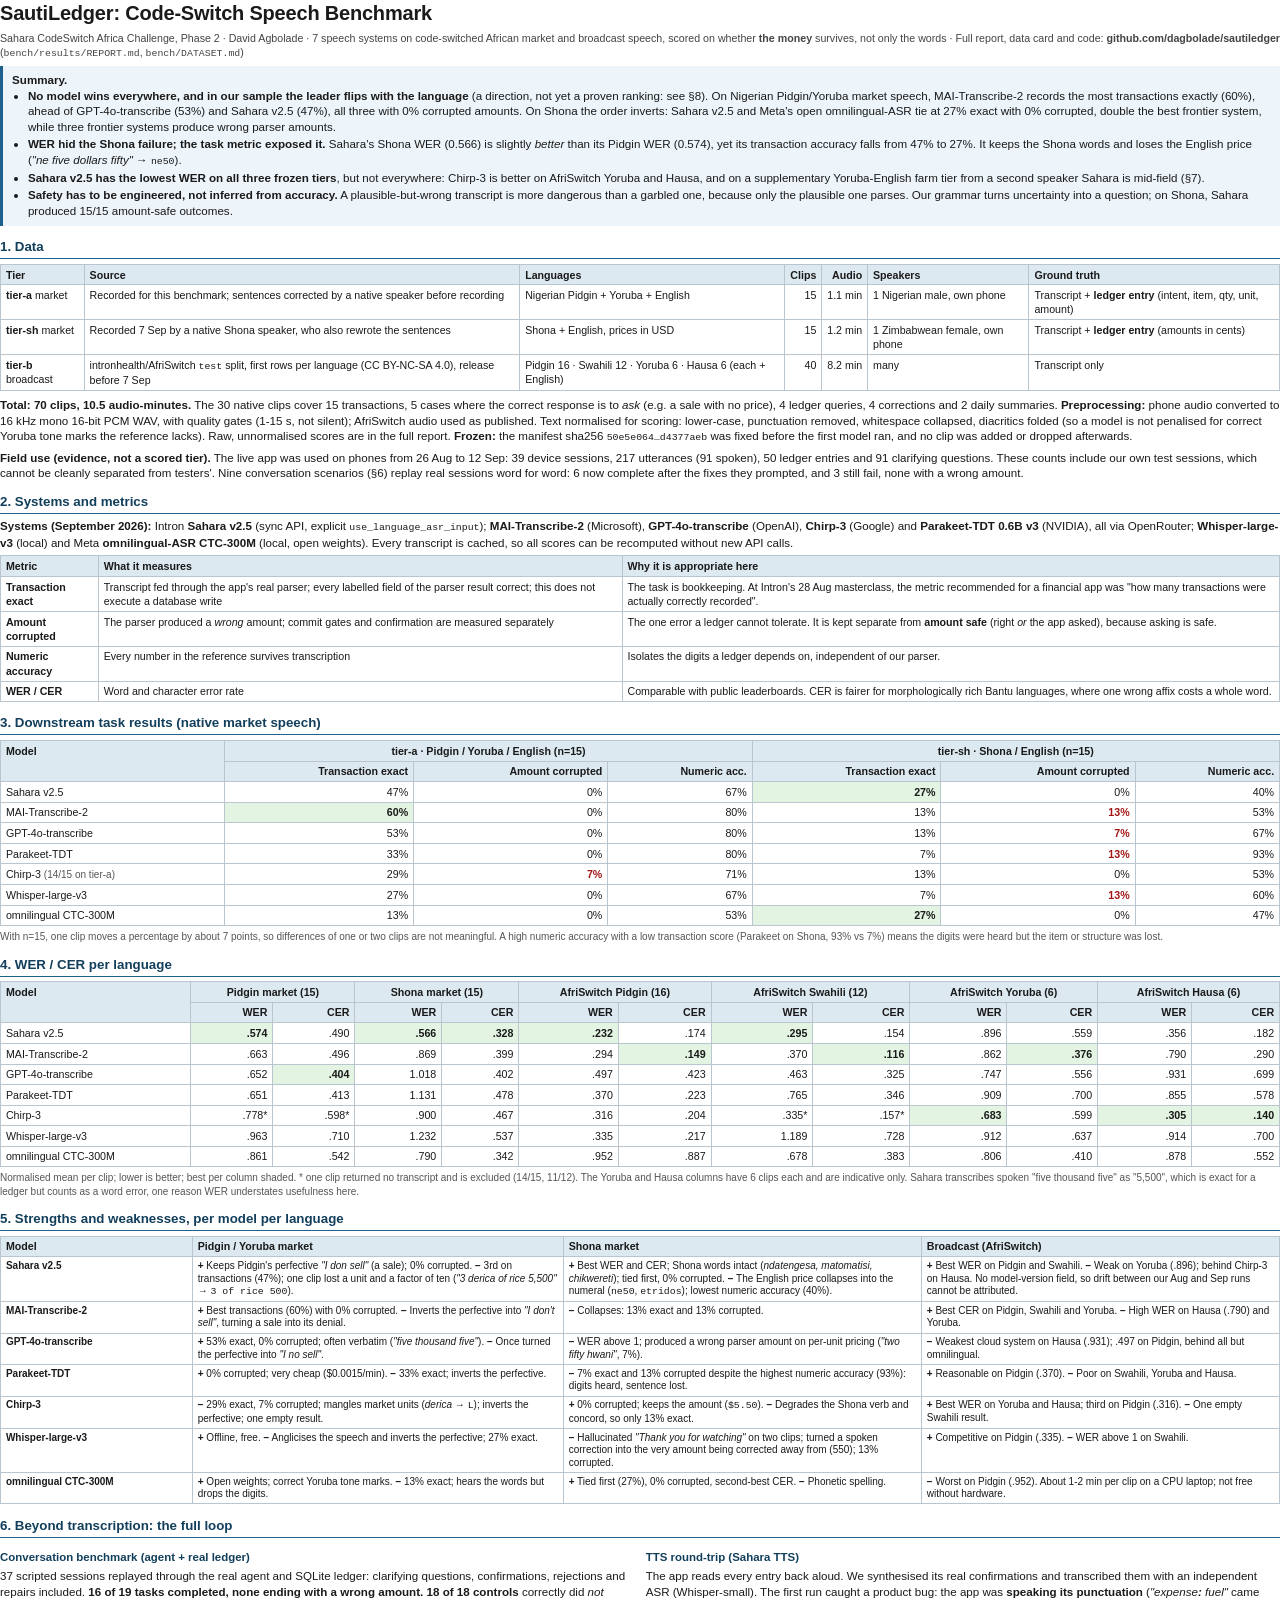
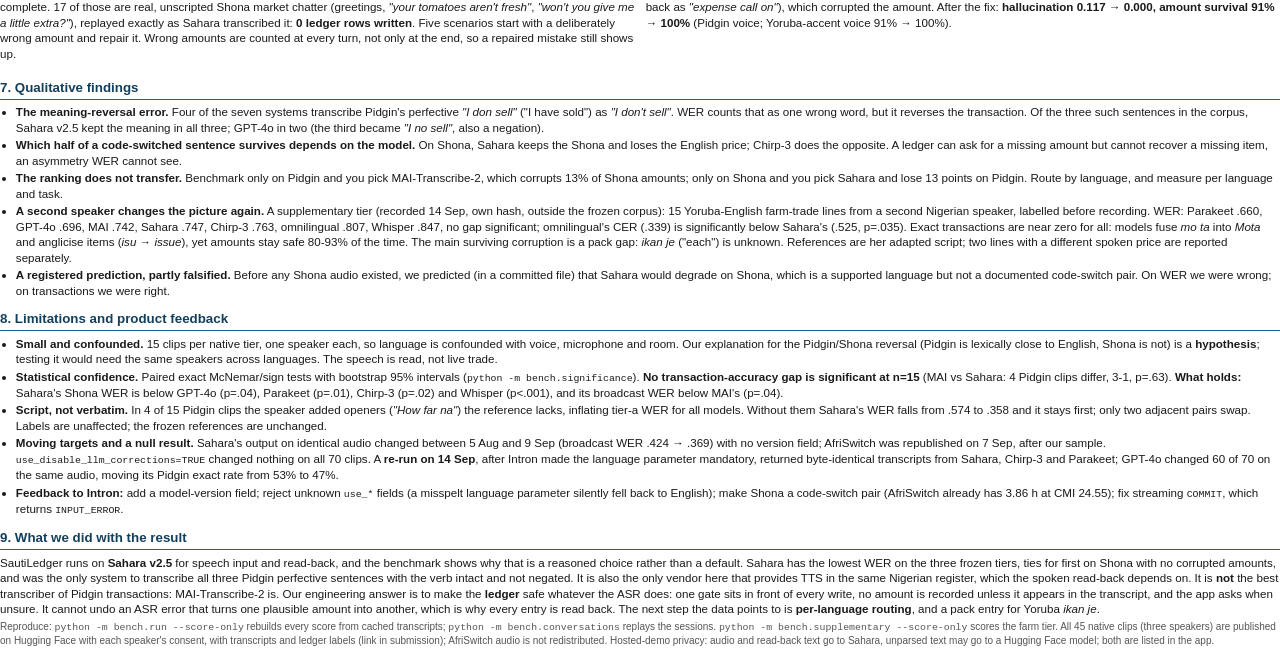
==== commit 40a5107c: "Re-run the cloud systems after Intron's mandatory-language change bench/rerun.py re-sends the 70 fro" ====
--- a/submission/benchmark-report.html
+++ b/submission/benchmark-report.html
@@ -132,7 +132,7 @@
 <li><b>Small and confounded.</b> 15 clips per native tier, one speaker each, so language is confounded with voice, microphone and room. Our explanation for the Pidgin/Shona reversal (Pidgin is lexically close to English, Shona is not) is a <b>hypothesis</b>; testing it would need the same speakers across languages. The speech is read, not live trade.</li>
 <li><b>Statistical confidence.</b> Paired exact McNemar/sign tests with bootstrap 95% intervals (<code>python -m bench.significance</code>). <b>No transaction-accuracy gap is significant at n=15</b> (MAI vs Sahara: 4 Pidgin clips differ, 3-1, p=.63). <b>What holds:</b> Sahara's Shona WER is below GPT-4o (p=.04), Parakeet (p=.01), Chirp-3 (p=.02) and Whisper (p&lt;.001), and its broadcast WER below MAI's (p=.04).</li>
 <li><b>Script, not verbatim.</b> In 4 of 15 Pidgin clips the speaker added openers (<i>"How far na"</i>) the reference lacks, inflating tier-a WER for all models. Without them Sahara's WER falls from .574 to .358 and it stays first; only two adjacent pairs swap. Labels are unaffected; the frozen references are unchanged.</li>
-<li><b>Moving targets and a null result.</b> Sahara's output on identical audio changed between 5 Aug and 9 Sep (broadcast WER .424 → .369) with no version field; AfriSwitch was republished on 7 Sep, after our sample. <code>use_disable_llm_corrections=TRUE</code> changed nothing on all 70 clips.</li>
+<li><b>Moving targets and a null result.</b> Sahara's output on identical audio changed between 5 Aug and 9 Sep (broadcast WER .424 → .369) with no version field; AfriSwitch was republished on 7 Sep, after our sample. <code>use_disable_llm_corrections=TRUE</code> changed nothing on all 70 clips. A <b>re-run on 14 Sep</b>, after Intron made the language parameter mandatory, returned byte-identical transcripts from Sahara, Chirp-3 and Parakeet; GPT-4o changed 60 of 70 on the same audio, moving its Pidgin exact rate from 53% to 47%.</li>
 <li><b>Feedback to Intron:</b> add a model-version field; reject unknown <code>use_*</code> fields (a misspelt language parameter silently fell back to English); make Shona a code-switch pair (AfriSwitch already has 3.86 h at CMI 24.55); fix streaming <code>COMMIT</code>, which returns <code>INPUT_ERROR</code>.</li>
 </ul>
 <h2>9. What we did with the result</h2>
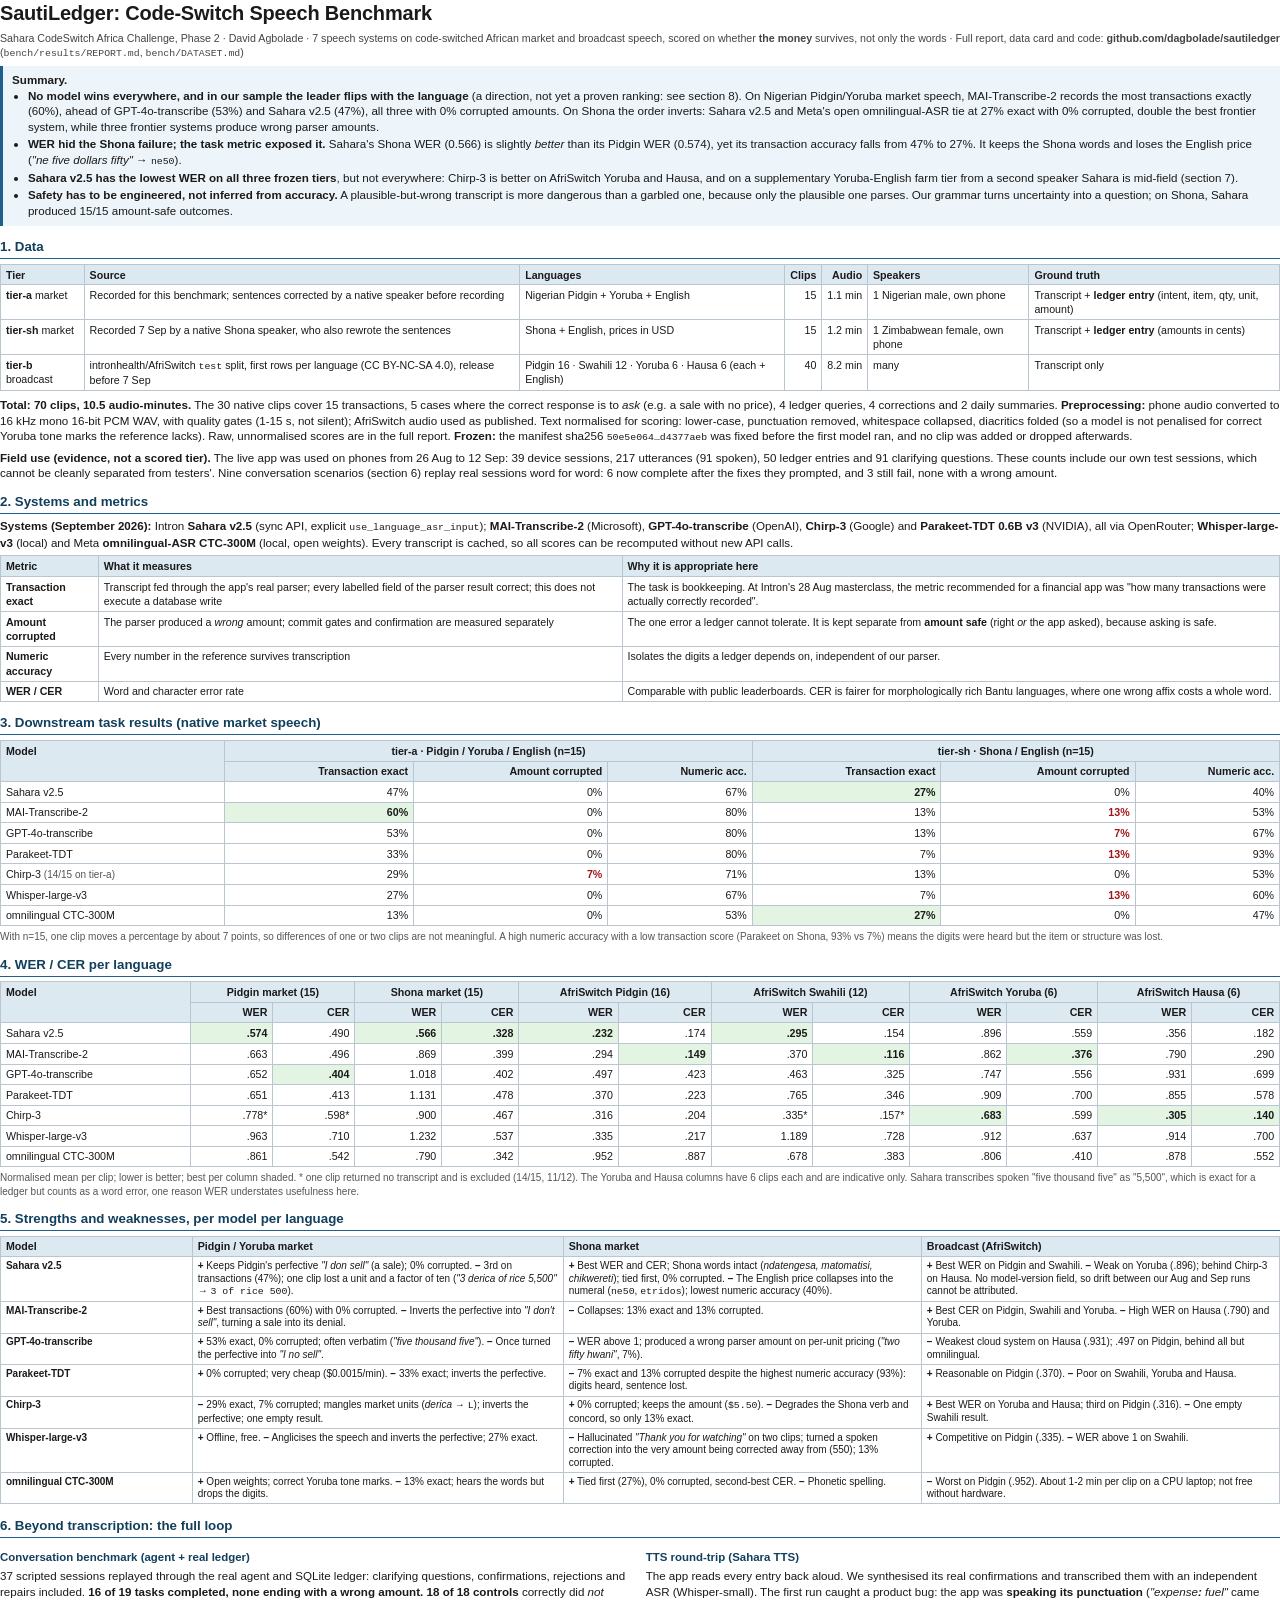
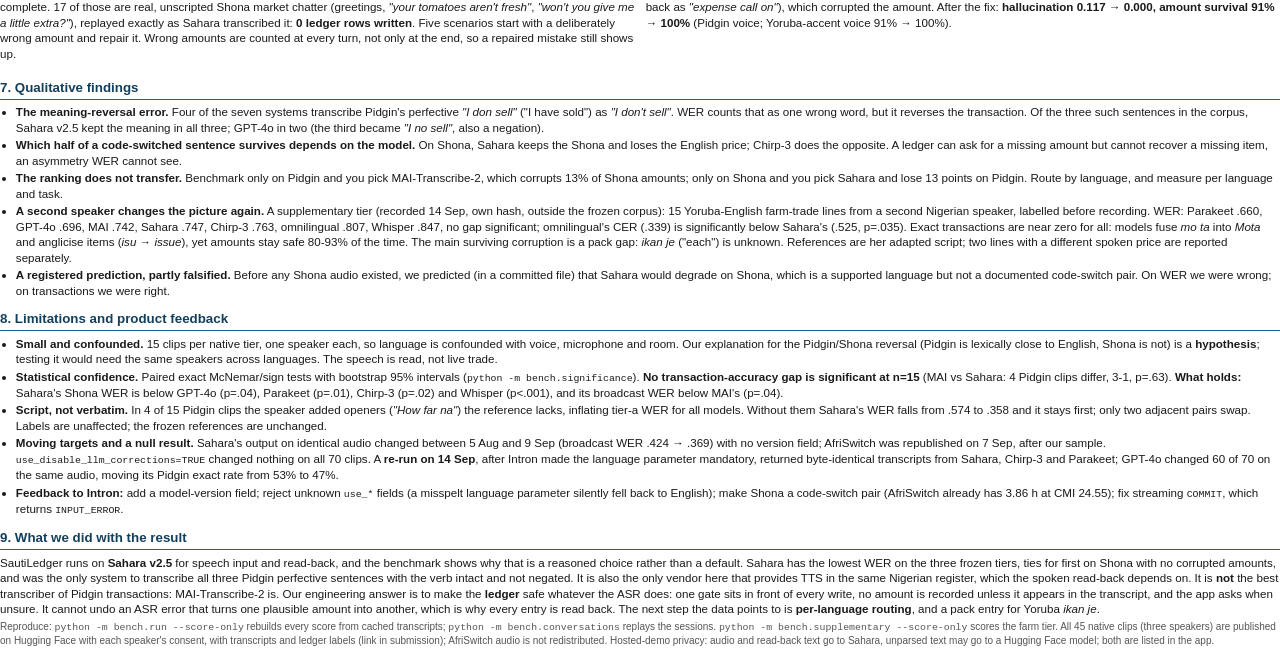
==== commit 250ae2ce: "Replace the section sign with the word 'section' All 30 uses of the section sign in the report gener" ====
--- a/submission/benchmark-report.html
+++ b/submission/benchmark-report.html
@@ -40,9 +40,9 @@
 
 <div class="key"><b>Summary.</b>
 <ul>
-<li><b>No model wins everywhere, and in our sample the leader flips with the language</b> (a direction, not yet a proven ranking: see §8). On Nigerian Pidgin/Yoruba market speech, MAI-Transcribe-2 records the most transactions exactly (60%), ahead of GPT-4o-transcribe (53%) and Sahara v2.5 (47%), all three with 0% corrupted amounts. On Shona the order inverts: Sahara v2.5 and Meta's open omnilingual-ASR tie at 27% exact with 0% corrupted, double the best frontier system, while three frontier systems produce wrong parser amounts.</li>
+<li><b>No model wins everywhere, and in our sample the leader flips with the language</b> (a direction, not yet a proven ranking: see section 8). On Nigerian Pidgin/Yoruba market speech, MAI-Transcribe-2 records the most transactions exactly (60%), ahead of GPT-4o-transcribe (53%) and Sahara v2.5 (47%), all three with 0% corrupted amounts. On Shona the order inverts: Sahara v2.5 and Meta's open omnilingual-ASR tie at 27% exact with 0% corrupted, double the best frontier system, while three frontier systems produce wrong parser amounts.</li>
 <li><b>WER hid the Shona failure; the task metric exposed it.</b> Sahara's Shona WER (0.566) is slightly <i>better</i> than its Pidgin WER (0.574), yet its transaction accuracy falls from 47% to 27%. It keeps the Shona words and loses the English price (<i>"ne five dollars fifty"</i> → <code>ne50</code>).</li>
-<li><b>Sahara v2.5 has the lowest WER on all three frozen tiers</b>, but not everywhere: Chirp-3 is better on AfriSwitch Yoruba and Hausa, and on a supplementary Yoruba-English farm tier from a second speaker Sahara is mid-field (§7).</li>
+<li><b>Sahara v2.5 has the lowest WER on all three frozen tiers</b>, but not everywhere: Chirp-3 is better on AfriSwitch Yoruba and Hausa, and on a supplementary Yoruba-English farm tier from a second speaker Sahara is mid-field (section 7).</li>
 <li><b>Safety has to be engineered, not inferred from accuracy.</b> A plausible-but-wrong transcript is more dangerous than a garbled one, because only the plausible one parses. Our grammar turns uncertainty into a question; on Shona, Sahara produced 15/15 amount-safe outcomes.</li>
 </ul></div>
 
@@ -57,7 +57,7 @@
 <b>Preprocessing:</b> phone audio converted to 16 kHz mono 16-bit PCM WAV, with quality gates (1-15 s, not silent); AfriSwitch audio used as published. Text normalised for scoring: lower-case, punctuation removed, whitespace collapsed, diacritics folded (so a model is not penalised for correct Yoruba tone marks the reference lacks). Raw, unnormalised scores are in the full report.
 <b>Frozen:</b> the manifest sha256 <code>50e5e064…d4377aeb</code> was fixed before the first model ran, and no clip was added or dropped afterwards.</p>
 
-<p><b>Field use (evidence, not a scored tier).</b> The live app was used on phones from 26 Aug to 12 Sep: 39 device sessions, 217 utterances (91 spoken), 50 ledger entries and 91 clarifying questions. These counts include our own test sessions, which cannot be cleanly separated from testers'. Nine conversation scenarios (§6) replay real sessions word for word: 6 now complete after the fixes they prompted, and 3 still fail, none with a wrong amount.</p>
+<p><b>Field use (evidence, not a scored tier).</b> The live app was used on phones from 26 Aug to 12 Sep: 39 device sessions, 217 utterances (91 spoken), 50 ledger entries and 91 clarifying questions. These counts include our own test sessions, which cannot be cleanly separated from testers'. Nine conversation scenarios (section 6) replay real sessions word for word: 6 now complete after the fixes they prompted, and 3 still fail, none with a wrong amount.</p>
 
 <h2>2. Systems and metrics</h2>
 <p><b>Systems (September 2026):</b> Intron <b>Sahara v2.5</b> (sync API, explicit <code>use_language_asr_input</code>); <b>MAI-Transcribe-2</b> (Microsoft), <b>GPT-4o-transcribe</b> (OpenAI), <b>Chirp-3</b> (Google) and <b>Parakeet-TDT 0.6B v3</b> (NVIDIA), all via OpenRouter; <b>Whisper-large-v3</b> (local) and Meta <b>omnilingual-ASR CTC-300M</b> (local, open weights). Every transcript is cached, so all scores can be recomputed without new API calls.</p>
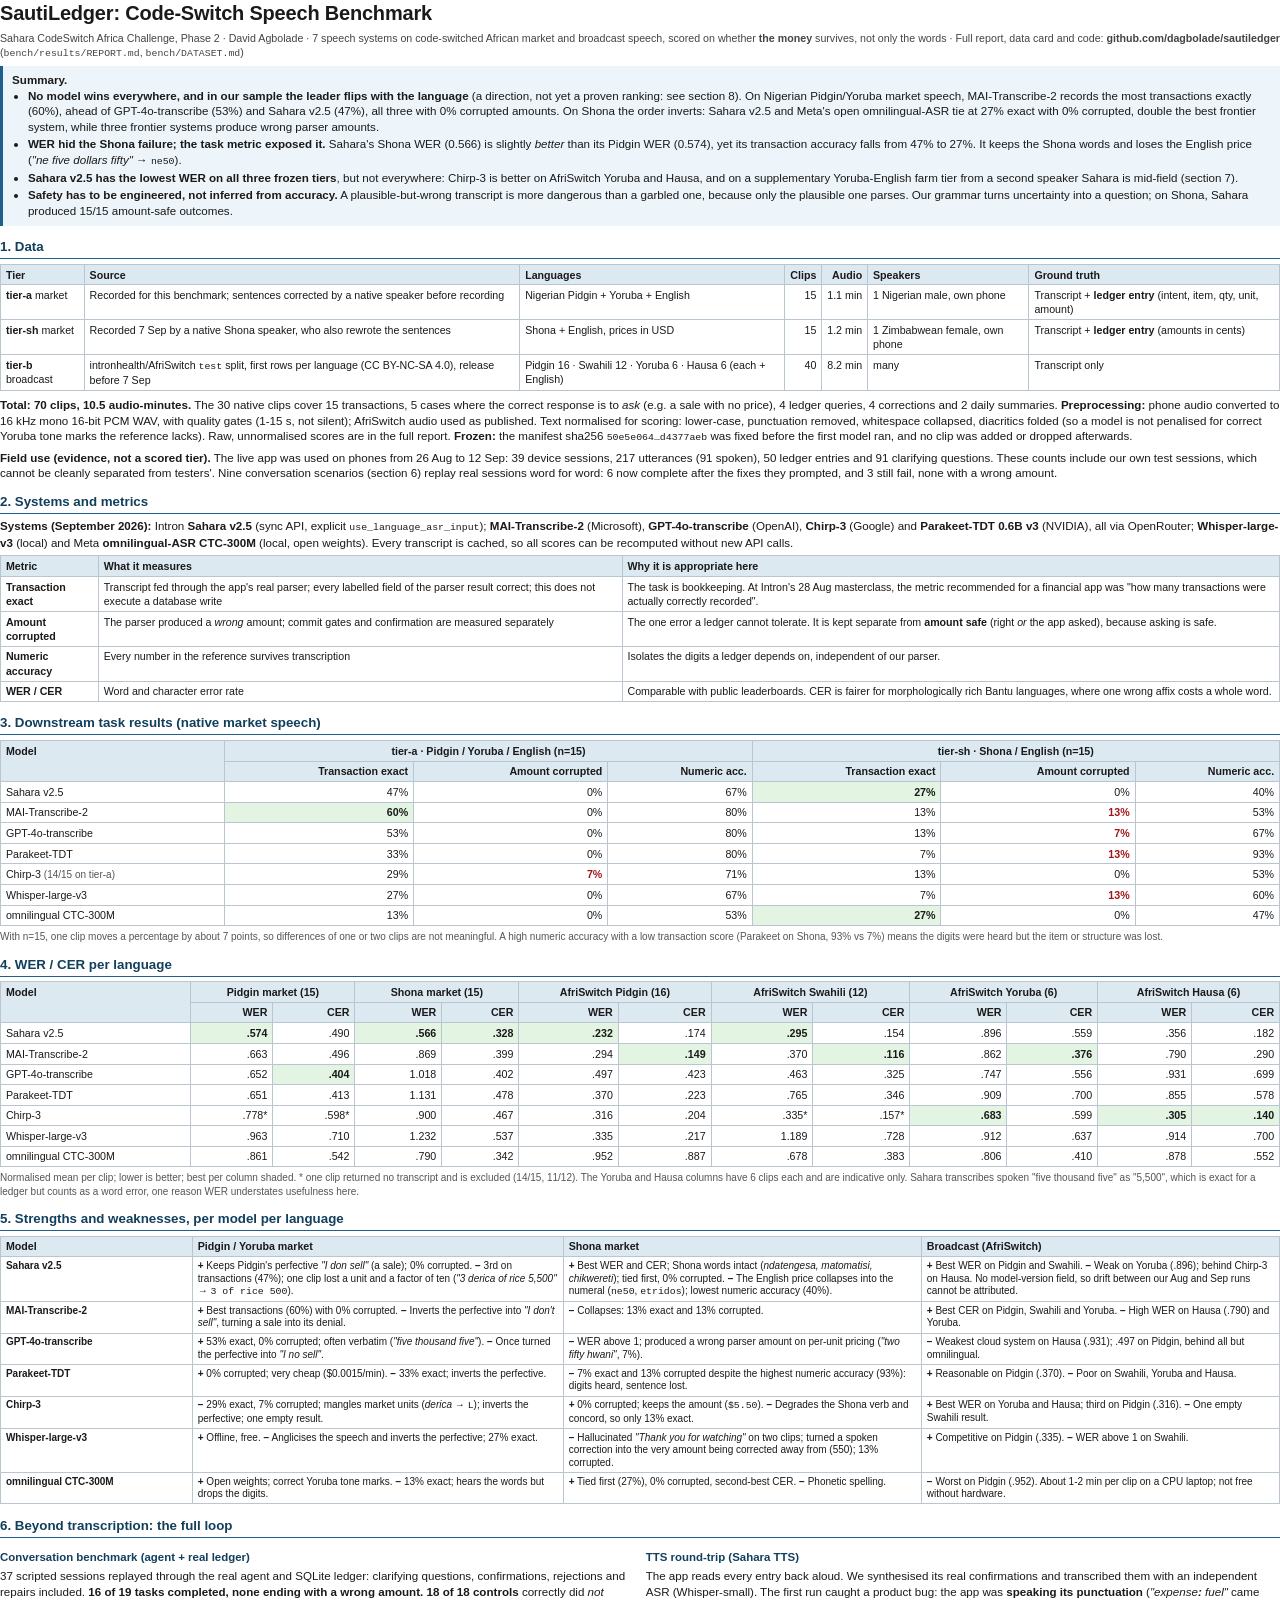
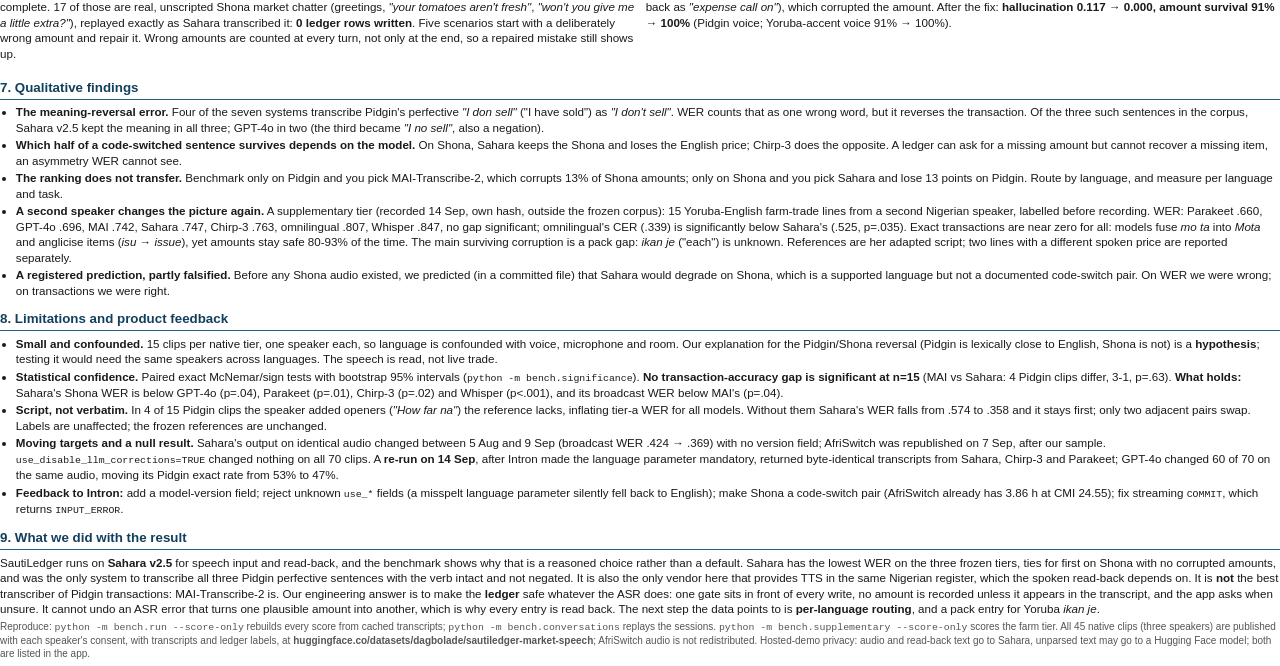
==== commit 17bca424: "Add the published Hugging Face dataset link https://huggingface.co/datasets/dagbolade/sautiledger-ma" ====
--- a/submission/benchmark-report.html
+++ b/submission/benchmark-report.html
@@ -137,7 +137,7 @@
 </ul>
 <h2>9. What we did with the result</h2>
 <p>SautiLedger runs on <b>Sahara v2.5</b> for speech input and read-back, and the benchmark shows why that is a reasoned choice rather than a default. Sahara has the lowest WER on the three frozen tiers, ties for first on Shona with no corrupted amounts, and was the only system to transcribe all three Pidgin perfective sentences with the verb intact and not negated. It is also the only vendor here that provides TTS in the same Nigerian register, which the spoken read-back depends on. It is <b>not</b> the best transcriber of Pidgin transactions: MAI-Transcribe-2 is. Our engineering answer is to make the <b>ledger</b> safe whatever the ASR does: one gate sits in front of every write, no amount is recorded unless it appears in the transcript, and the app asks when unsure. It cannot undo an ASR error that turns one plausible amount into another, which is why every entry is read back. The next step the data points to is <b>per-language routing</b>, and a pack entry for Yoruba <i>ikan je</i>.</p>
-<p class="note">Reproduce: <code>python -m bench.run --score-only</code> rebuilds every score from cached transcripts; <code>python -m bench.conversations</code> replays the sessions. <code>python -m bench.supplementary --score-only</code> scores the farm tier. All 45 native clips (three speakers) are published on Hugging Face with each speaker's consent, with transcripts and ledger labels (link in submission); AfriSwitch audio is not redistributed. Hosted-demo privacy: audio and read-back text go to Sahara, unparsed text may go to a Hugging Face model; both are listed in the app.</p>
+<p class="note">Reproduce: <code>python -m bench.run --score-only</code> rebuilds every score from cached transcripts; <code>python -m bench.conversations</code> replays the sessions. <code>python -m bench.supplementary --score-only</code> scores the farm tier. All 45 native clips (three speakers) are published with each speaker's consent, with transcripts and ledger labels, at <b>huggingface.co/datasets/dagbolade/sautiledger-market-speech</b>; AfriSwitch audio is not redistributed. Hosted-demo privacy: audio and read-back text go to Sahara, unparsed text may go to a Hugging Face model; both are listed in the app.</p>
 
 </body>
 </html>
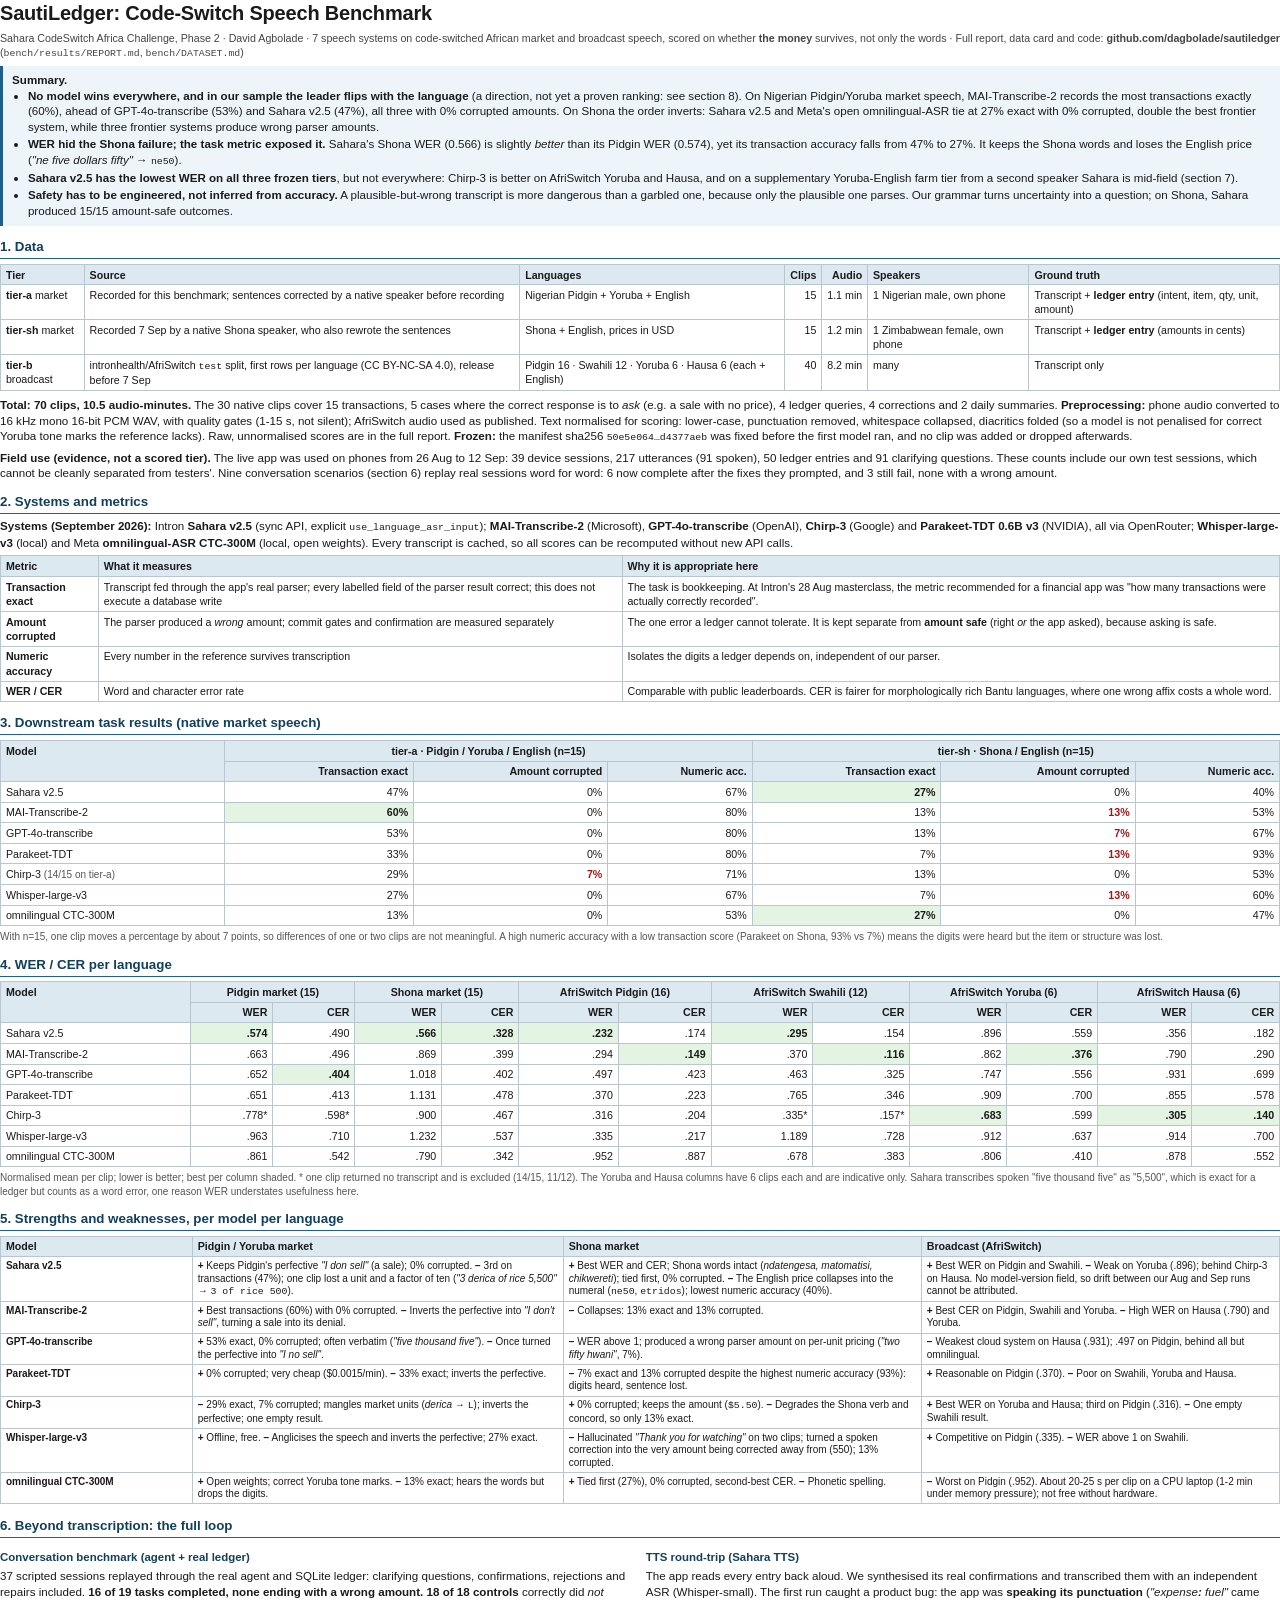
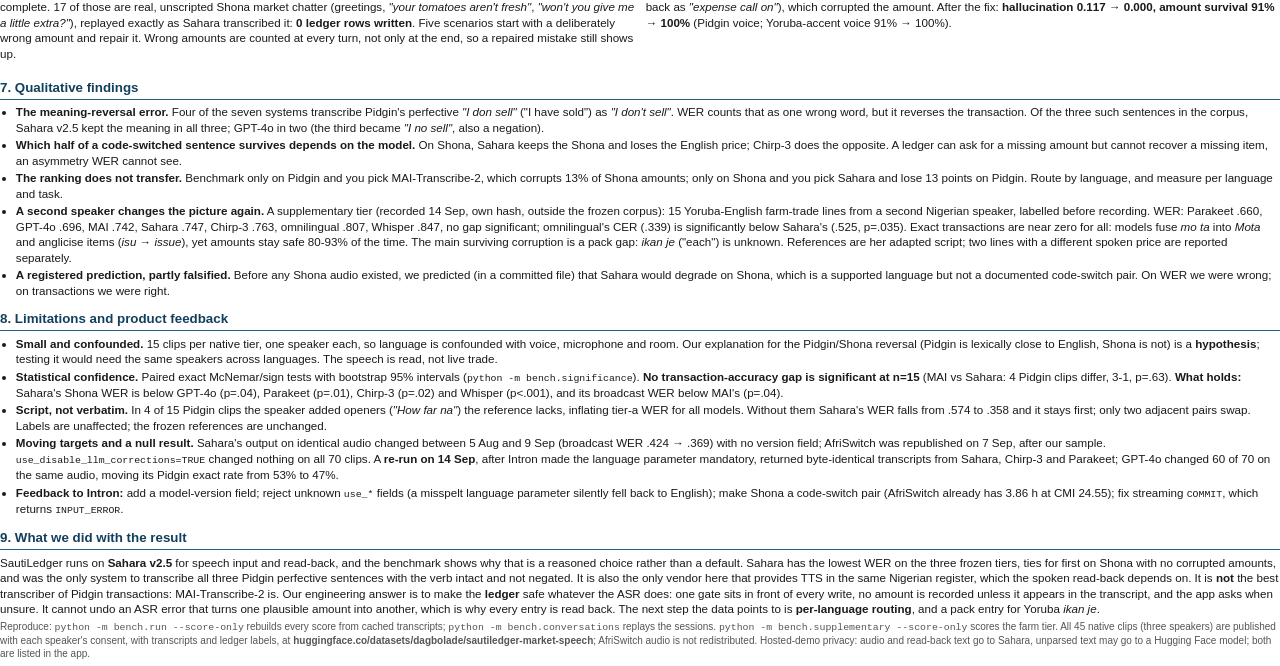
==== commit 3cd34e4c: "Correct omnilingual's per-clip time on CPU The PDF said about 1-2 minutes per clip; that was only th" ====
--- a/submission/benchmark-report.html
+++ b/submission/benchmark-report.html
@@ -106,7 +106,7 @@
 <tr><td>Parakeet-TDT</td><td><b>+</b> 0% corrupted; very cheap ($0.0015/min). <b>−</b> 33% exact; inverts the perfective.</td><td><b>−</b> 7% exact and 13% corrupted despite the highest numeric accuracy (93%): digits heard, sentence lost.</td><td><b>+</b> Reasonable on Pidgin (.370). <b>−</b> Poor on Swahili, Yoruba and Hausa.</td></tr>
 <tr><td>Chirp-3</td><td><b>−</b> 29% exact, 7% corrupted; mangles market units (<i>derica</i> → <code>L</code>); inverts the perfective; one empty result.</td><td><b>+</b> 0% corrupted; keeps the amount (<code>$5.50</code>). <b>−</b> Degrades the Shona verb and concord, so only 13% exact.</td><td><b>+</b> Best WER on Yoruba and Hausa; third on Pidgin (.316). <b>−</b> One empty Swahili result.</td></tr>
 <tr><td>Whisper-large-v3</td><td><b>+</b> Offline, free. <b>−</b> Anglicises the speech and inverts the perfective; 27% exact.</td><td><b>−</b> Hallucinated <i>"Thank you for watching"</i> on two clips; turned a spoken correction into the very amount being corrected away from (550); 13% corrupted.</td><td><b>+</b> Competitive on Pidgin (.335). <b>−</b> WER above 1 on Swahili.</td></tr>
-<tr><td>omnilingual CTC-300M</td><td><b>+</b> Open weights; correct Yoruba tone marks. <b>−</b> 13% exact; hears the words but drops the digits.</td><td><b>+</b> Tied first (27%), 0% corrupted, second-best CER. <b>−</b> Phonetic spelling.</td><td><b>−</b> Worst on Pidgin (.952). About 1-2 min per clip on a CPU laptop; not free without hardware.</td></tr>
+<tr><td>omnilingual CTC-300M</td><td><b>+</b> Open weights; correct Yoruba tone marks. <b>−</b> 13% exact; hears the words but drops the digits.</td><td><b>+</b> Tied first (27%), 0% corrupted, second-best CER. <b>−</b> Phonetic spelling.</td><td><b>−</b> Worst on Pidgin (.952). About 20-25 s per clip on a CPU laptop (1-2 min under memory pressure); not free without hardware.</td></tr>
 </table>
 
 <h2 class="pb">6. Beyond transcription: the full loop</h2>
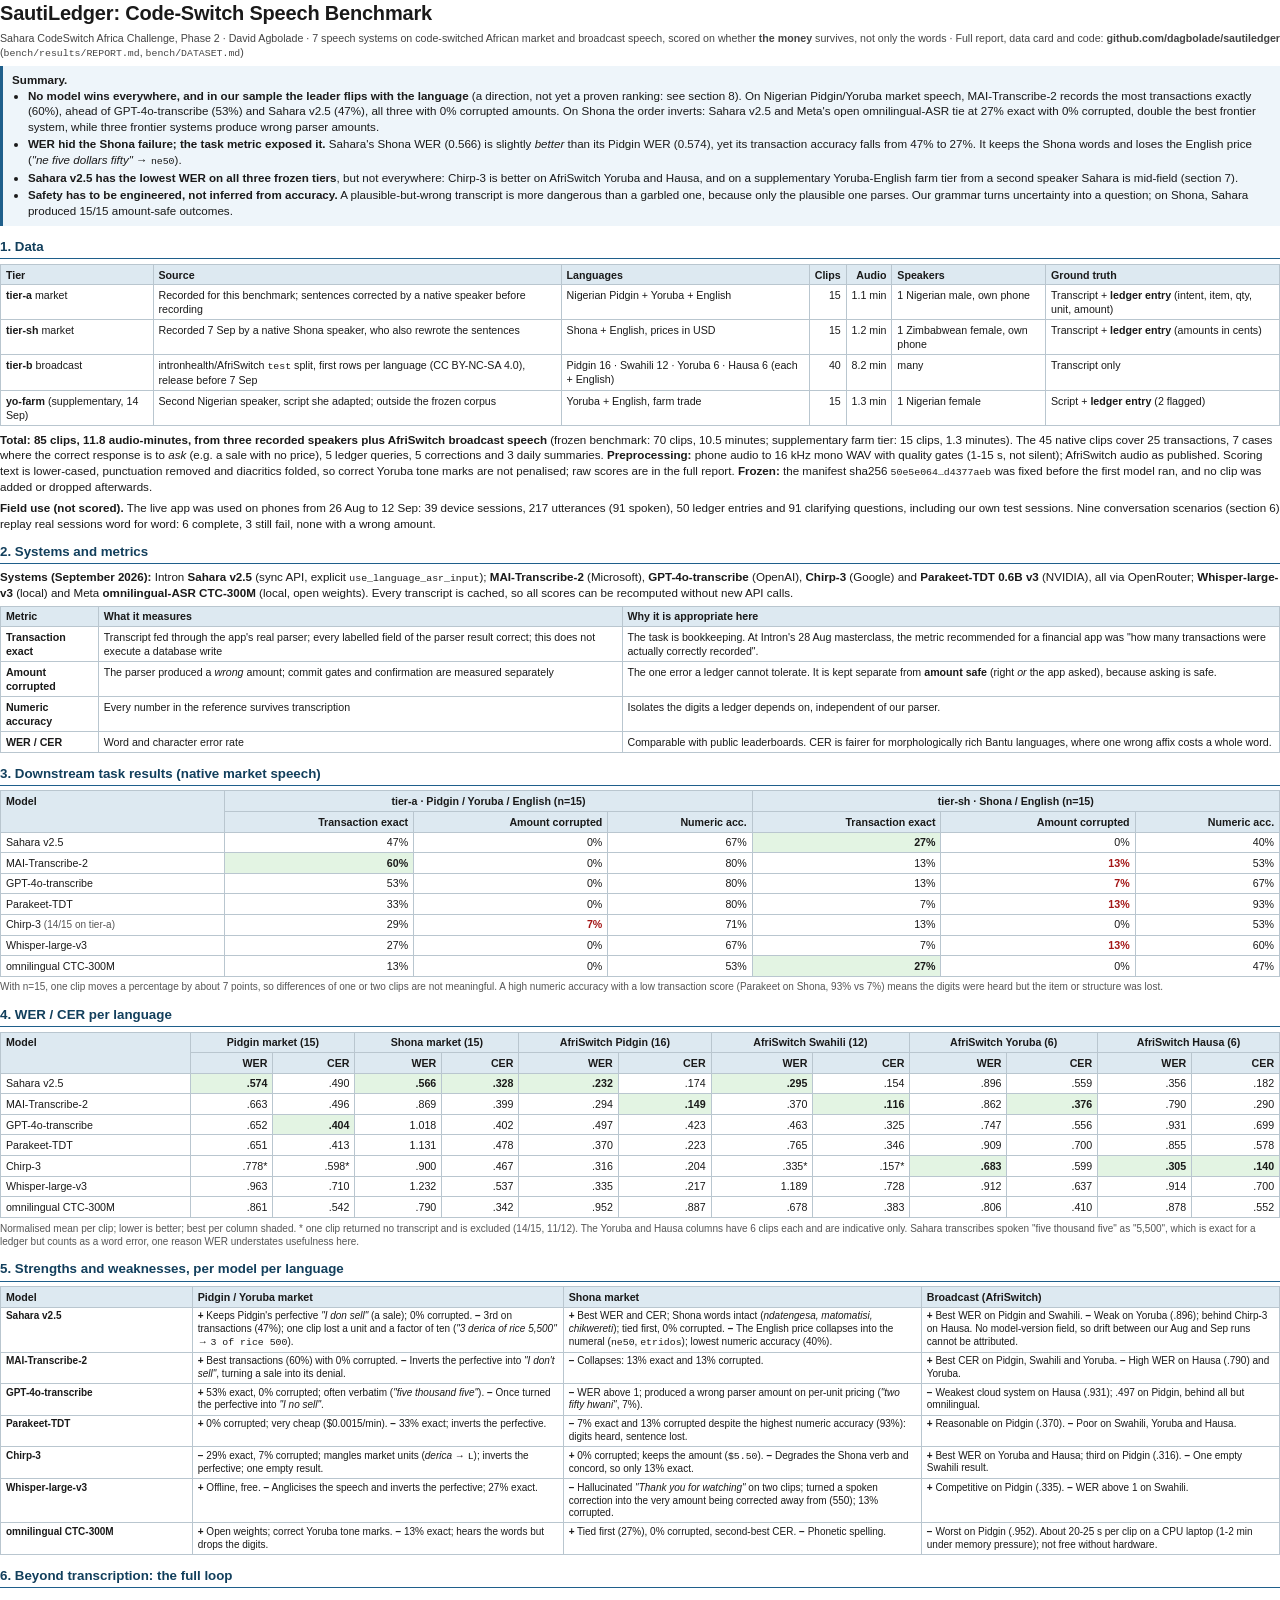
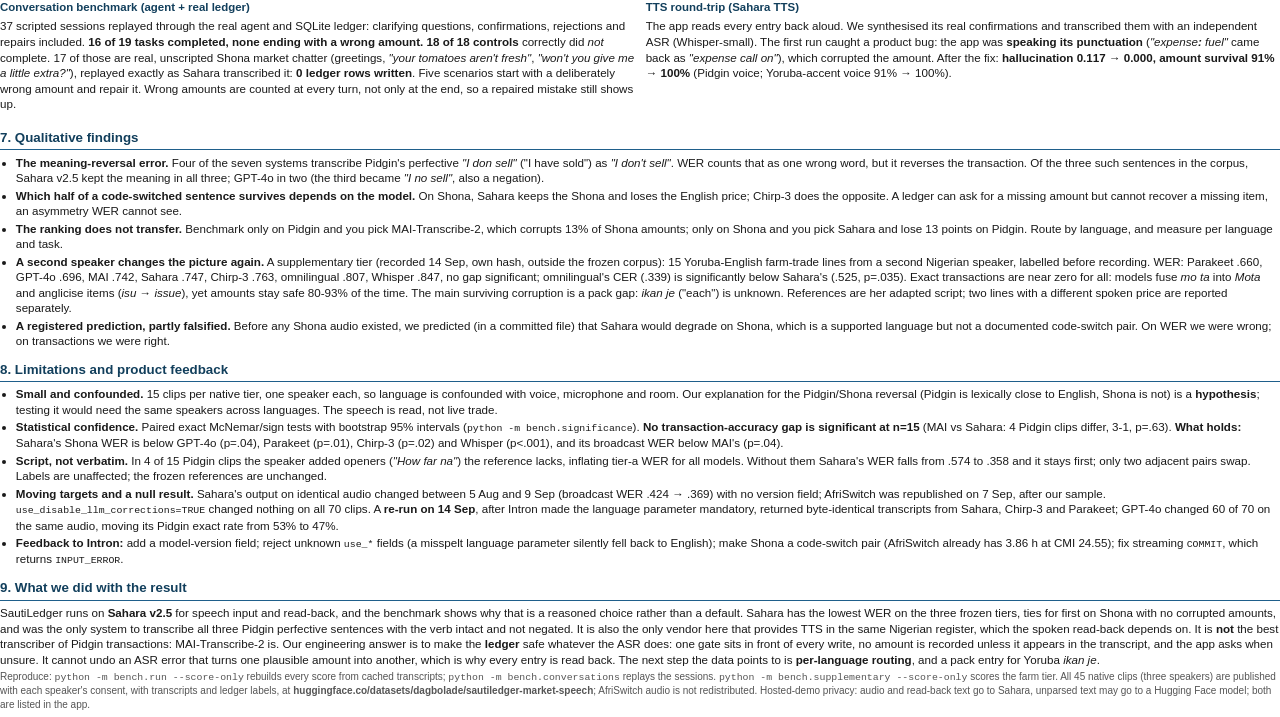
==== commit bf78fc3d: "Report and PDF: show the second Nigerian speaker in the data summary The PDF data table listed only " ====
--- a/submission/benchmark-report.html
+++ b/submission/benchmark-report.html
@@ -52,12 +52,13 @@
 <tr><td><b>tier-a</b> market</td><td>Recorded for this benchmark; sentences corrected by a native speaker before recording</td><td>Nigerian Pidgin + Yoruba + English</td><td class="n">15</td><td class="n">1.1 min</td><td>1 Nigerian male, own phone</td><td>Transcript + <b>ledger entry</b> (intent, item, qty, unit, amount)</td></tr>
 <tr><td><b>tier-sh</b> market</td><td>Recorded 7 Sep by a native Shona speaker, who also rewrote the sentences</td><td>Shona + English, prices in USD</td><td class="n">15</td><td class="n">1.2 min</td><td>1 Zimbabwean female, own phone</td><td>Transcript + <b>ledger entry</b> (amounts in cents)</td></tr>
 <tr><td><b>tier-b</b> broadcast</td><td>intronhealth/AfriSwitch <code>test</code> split, first rows per language (CC BY-NC-SA 4.0), release before 7 Sep</td><td>Pidgin 16 · Swahili 12 · Yoruba 6 · Hausa 6 (each + English)</td><td class="n">40</td><td class="n">8.2 min</td><td>many</td><td>Transcript only</td></tr>
+<tr><td><b>yo-farm</b> (supplementary, 14 Sep)</td><td>Second Nigerian speaker, script she adapted; outside the frozen corpus</td><td>Yoruba + English, farm trade</td><td class="n">15</td><td class="n">1.3 min</td><td>1 Nigerian female</td><td>Script + <b>ledger entry</b> (2 flagged)</td></tr>
 </table>
-<p><b>Total: 70 clips, 10.5 audio-minutes.</b> The 30 native clips cover 15 transactions, 5 cases where the correct response is to <i>ask</i> (e.g. a sale with no price), 4 ledger queries, 4 corrections and 2 daily summaries.
-<b>Preprocessing:</b> phone audio converted to 16 kHz mono 16-bit PCM WAV, with quality gates (1-15 s, not silent); AfriSwitch audio used as published. Text normalised for scoring: lower-case, punctuation removed, whitespace collapsed, diacritics folded (so a model is not penalised for correct Yoruba tone marks the reference lacks). Raw, unnormalised scores are in the full report.
+<p><b>Total: 85 clips, 11.8 audio-minutes, from three recorded speakers plus AfriSwitch broadcast speech</b> (frozen benchmark: 70 clips, 10.5 minutes; supplementary farm tier: 15 clips, 1.3 minutes). The 45 native clips cover 25 transactions, 7 cases where the correct response is to <i>ask</i> (e.g. a sale with no price), 5 ledger queries, 5 corrections and 3 daily summaries.
+<b>Preprocessing:</b> phone audio to 16 kHz mono WAV with quality gates (1-15 s, not silent); AfriSwitch audio as published. Scoring text is lower-cased, punctuation removed and diacritics folded, so correct Yoruba tone marks are not penalised; raw scores are in the full report.
 <b>Frozen:</b> the manifest sha256 <code>50e5e064…d4377aeb</code> was fixed before the first model ran, and no clip was added or dropped afterwards.</p>
 
-<p><b>Field use (evidence, not a scored tier).</b> The live app was used on phones from 26 Aug to 12 Sep: 39 device sessions, 217 utterances (91 spoken), 50 ledger entries and 91 clarifying questions. These counts include our own test sessions, which cannot be cleanly separated from testers'. Nine conversation scenarios (section 6) replay real sessions word for word: 6 now complete after the fixes they prompted, and 3 still fail, none with a wrong amount.</p>
+<p><b>Field use (not scored).</b> The live app was used on phones from 26 Aug to 12 Sep: 39 device sessions, 217 utterances (91 spoken), 50 ledger entries and 91 clarifying questions, including our own test sessions. Nine conversation scenarios (section 6) replay real sessions word for word: 6 complete, 3 still fail, none with a wrong amount.</p>
 
 <h2>2. Systems and metrics</h2>
 <p><b>Systems (September 2026):</b> Intron <b>Sahara v2.5</b> (sync API, explicit <code>use_language_asr_input</code>); <b>MAI-Transcribe-2</b> (Microsoft), <b>GPT-4o-transcribe</b> (OpenAI), <b>Chirp-3</b> (Google) and <b>Parakeet-TDT 0.6B v3</b> (NVIDIA), all via OpenRouter; <b>Whisper-large-v3</b> (local) and Meta <b>omnilingual-ASR CTC-300M</b> (local, open weights). Every transcript is cached, so all scores can be recomputed without new API calls.</p>
